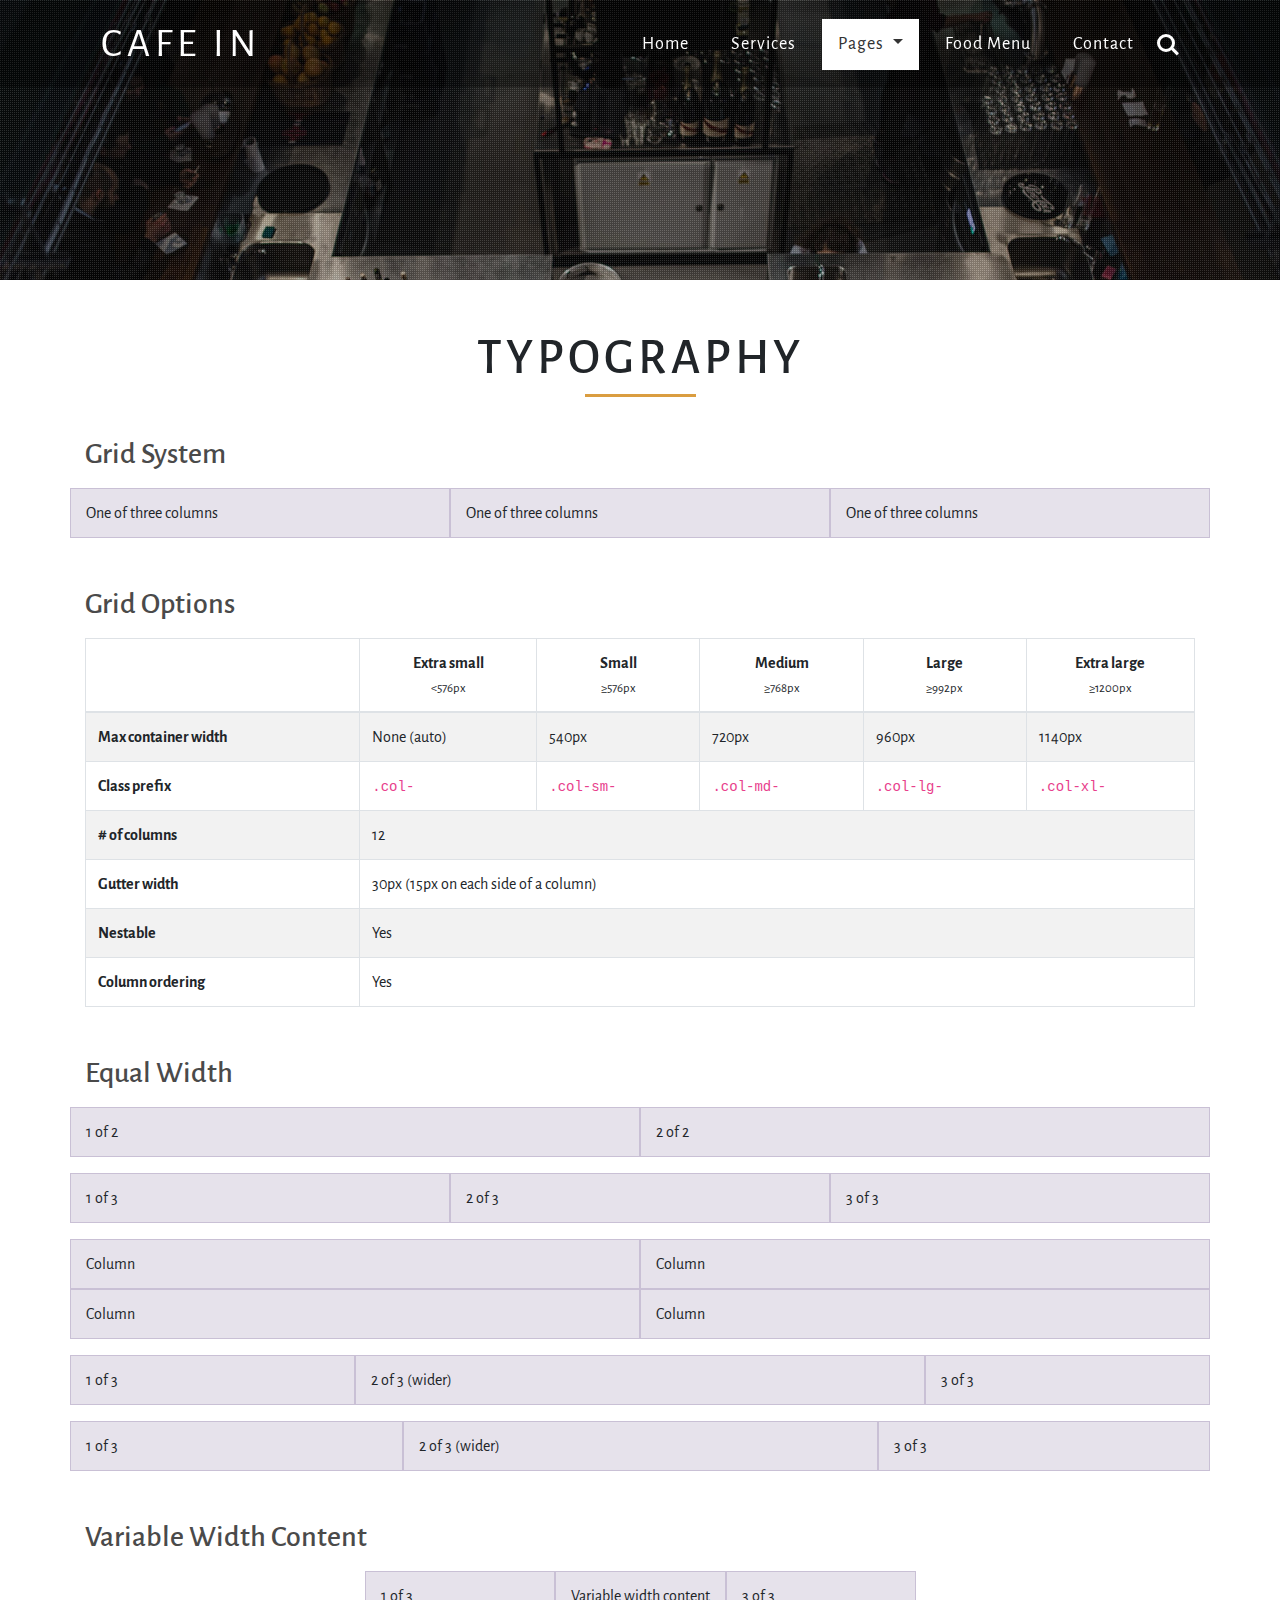
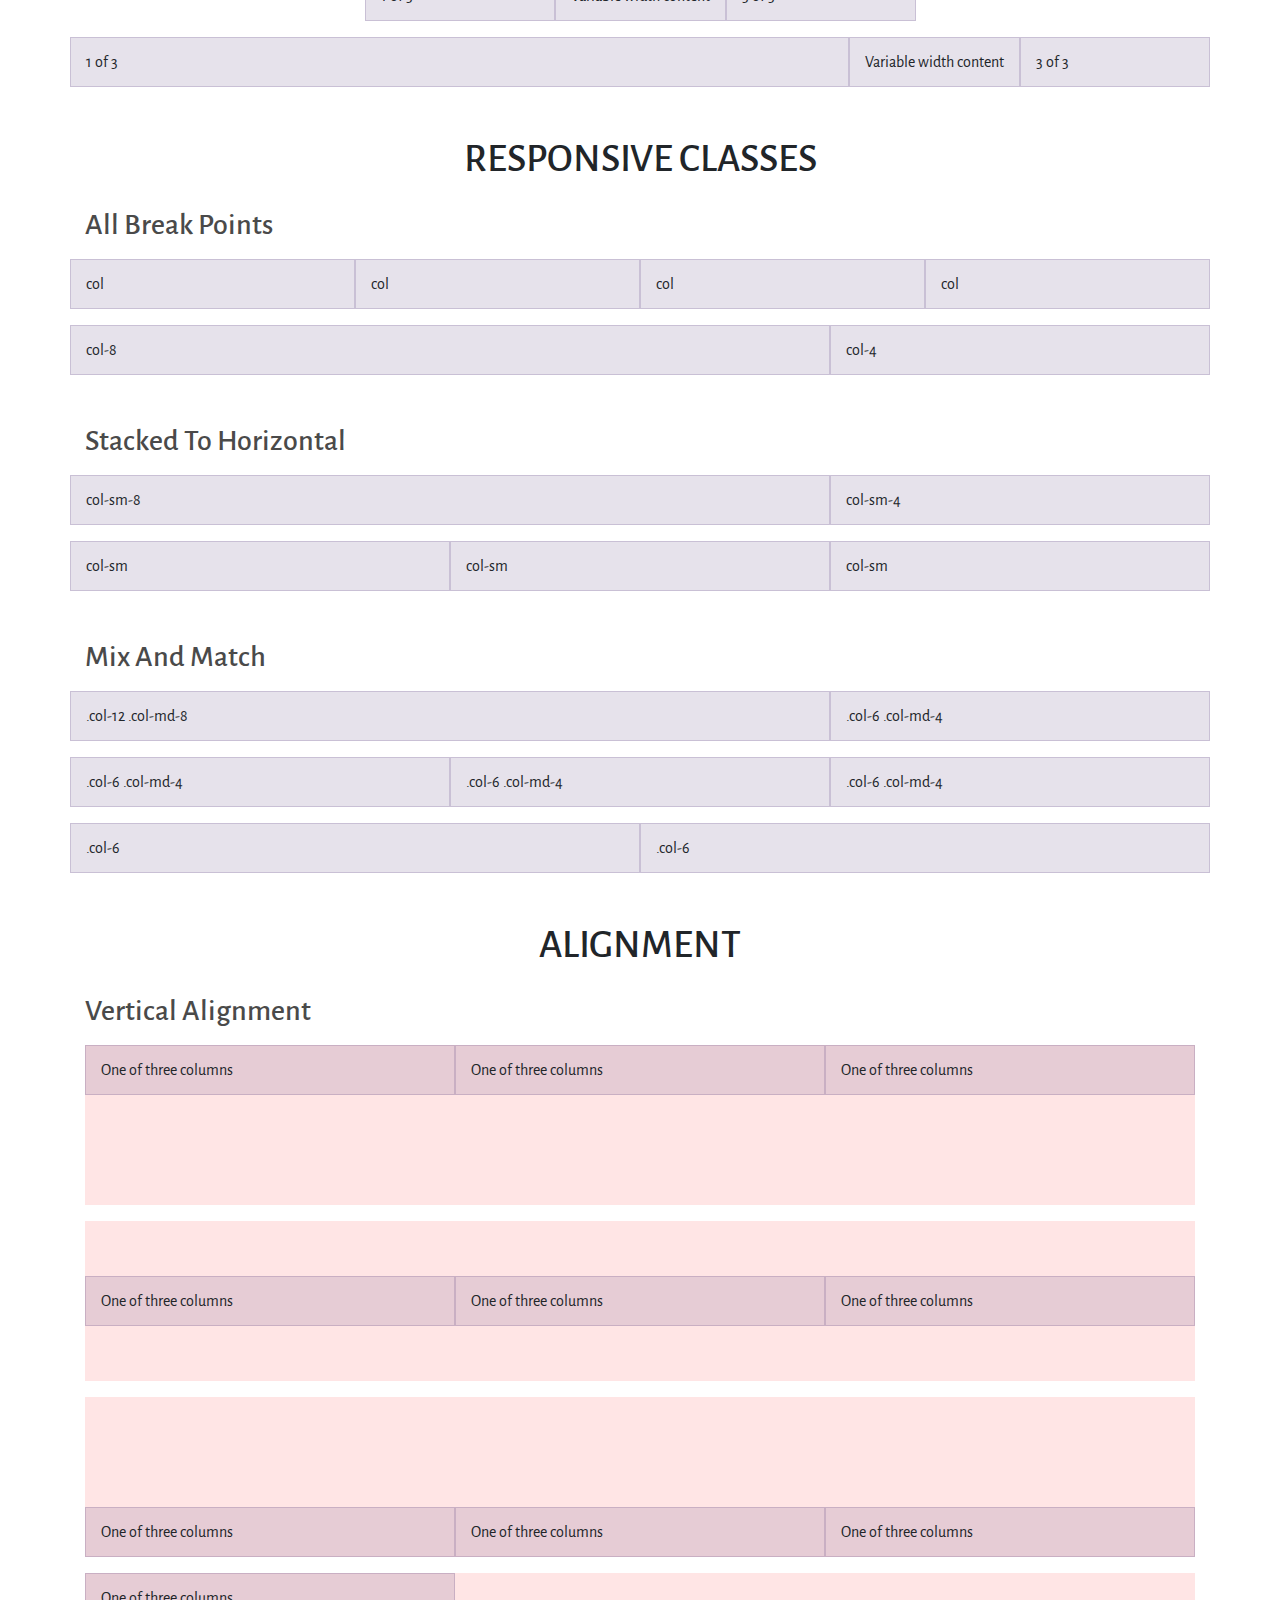
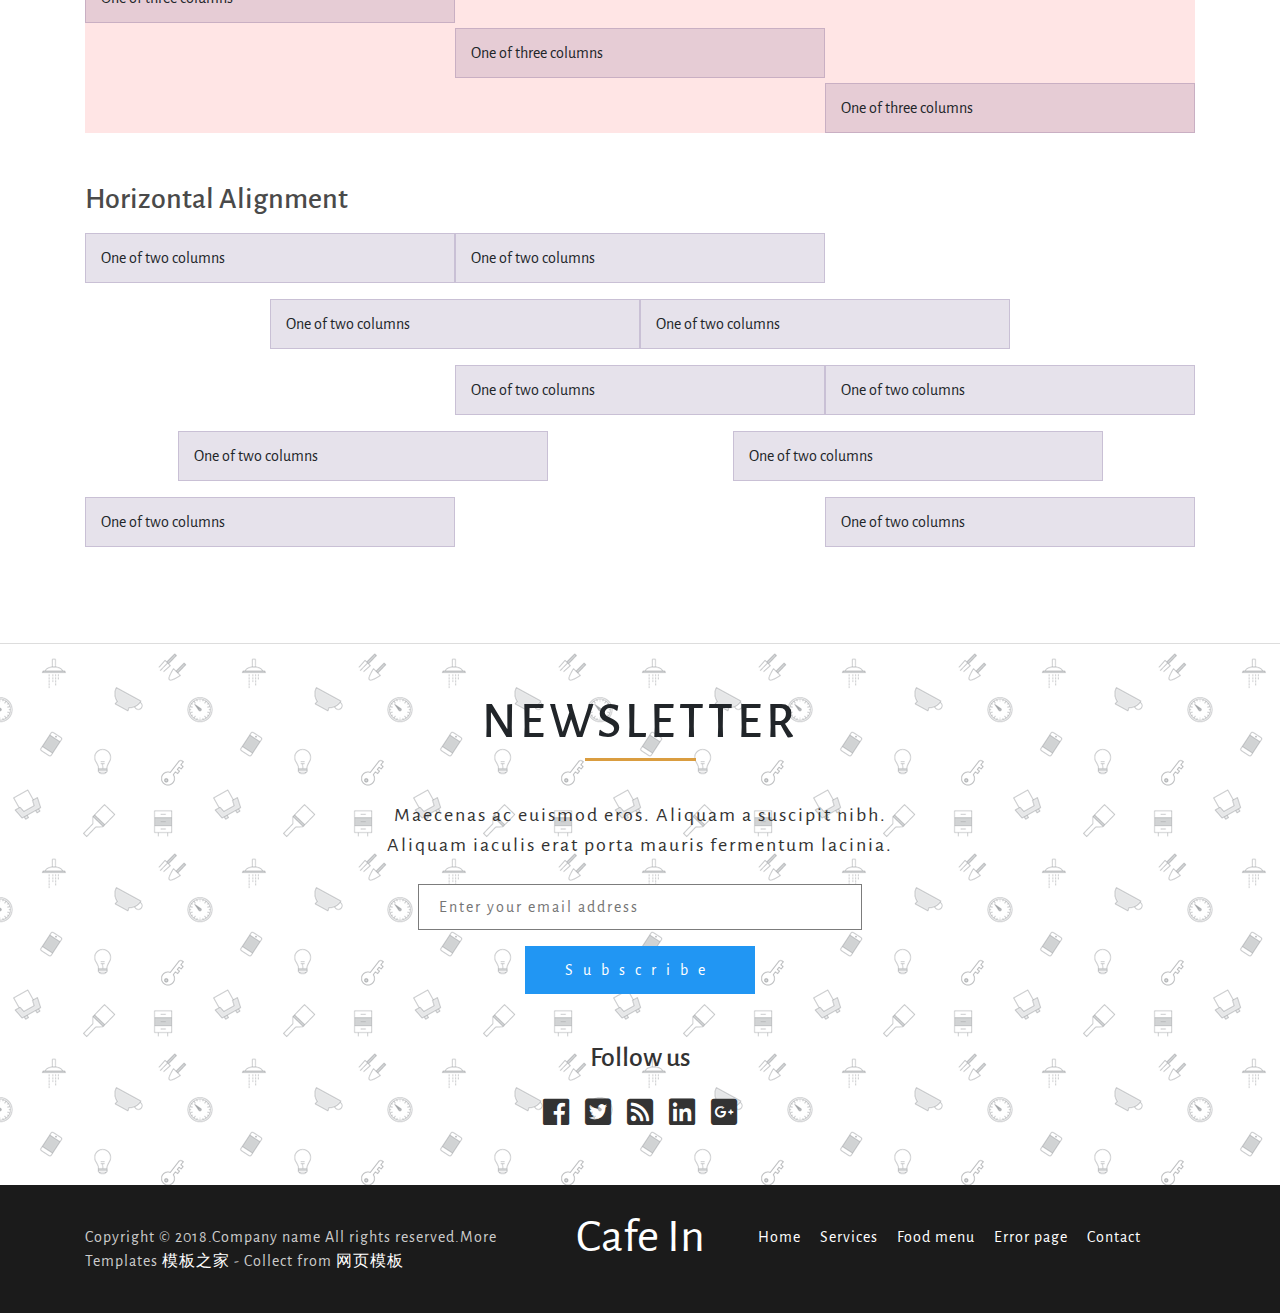
==== order_system/client/typography - 副本.html @ 2851a5c3 "服务端API封装" ====
<!DOCTYPE html>
<html lang="en">
<head>
<title>Typography</title>
	
	<!-- Meta tag Keywords -->
	<meta name="viewport" content="width=device-width, initial-scale=1">
	<meta charset="utf-8">
	<meta name="keywords" content="" />
	<script type="application/x-javascript">
		addEventListener("load", function () {
			setTimeout(hideURLbar, 0);
		}, false);

		function hideURLbar() {
			window.scrollTo(0, 1);
		}
	</script>
	<!--// Meta tag Keywords -->
	
	<!-- css files -->
	<link rel="stylesheet" href="css/bootstrap.css"> <!-- Bootstrap-Core-CSS -->
	<link rel="stylesheet" href="css/style.css" type="text/css" media="all" /> <!-- Style-CSS --> 
	<link rel="stylesheet" href="css/fontawesome-all.css"> <!-- Font-Awesome-Icons-CSS -->
	<!-- //css files -->

	<!-- web-fonts -->
	<link href="http://fonts.googleapis.com/css?family=Alegreya+Sans:100,100i,300,300i,400,400i,500,500i,700,700i,800,800i,900,900i&amp;subset=cyrillic,cyrillic-ext,greek,greek-ext,latin-ext,vietnamese" rel="stylesheet">
	<!-- //web-fonts -->
	
</head>

<body>

<!-- Navigation -->
<header>
	<div class="top-nav">
		<div class="container">
			<nav class="navbar navbar-expand-lg navbar-light">
				<a class="navbar-brand text-uppercase" href="index.html">Cafe In</a>
				<button class="navbar-toggler" type="button" data-toggle="collapse" data-target="#navbarSupportedContent" aria-controls="navbarSupportedContent" aria-expanded="false" aria-label="Toggle navigation">
				<span class="navbar-toggler-icon"></span>
				</button>

				<div class="collapse navbar-collapse justify-content-center pr-md-4" id="navbarSupportedContent">
					<ul class="navbar-nav ml-auto">
						<li class="nav-item">
							<a class="nav-link" href="index.html">Home <span class="sr-only">(current)</span></a>
						</li>
						<li class="nav-item">
							<a class="nav-link" href="services.html">Services</a>
						</li>
						<li class="dropdown nav-item">
							<a href="#" class="dropdown-toggle nav-link active" data-toggle="dropdown">Pages
								<b class="caret"></b>
							</a>
							<ul class="dropdown-menu agile_short_dropdown">
								<li>
									<a href="error.html">Error Page</a>
								</li>
								<li>
									<a href="typography.html">Typography</a>
								</li>
							</ul>
						</li>

						<li class="nav-item">
							<a class="nav-link" href="gallery.html">Food Menu</a>
						</li>
						<li class="nav-item">
							<a class="nav-link" href="contact.html">Contact</a>
						</li>
						
						<!-- search --->
						<div class="search-bar-agileits">
							<div class="cd-main-header">
								<ul class="cd-header-buttons">
									<li><a class="cd-search-trigger" href="#cd-search"> <span></span></a></li>
								</ul>
								<!-- cd-header-buttons -->
							</div>
							<div id="cd-search" class="cd-search">
								<form action="#" method="post">
									<input name="Search" type="search" placeholder="Click enter after typing...">
								</form>
							</div>
						</div>
						<!-- search --->
						
					</ul>
				</div>
			</nav>
		</div>
	</div>
</header>
<!-- //Navigation -->

<!-- inner page banner -->
<section class="inner_banner">
	<div class="dot1">
	</div>
</section>
<!-- inner page banner -->

<!-- typography -->
<section class="typo py-5">
	<div class="container">
		<h1 class="heading text-center text-uppercase mb-5"> Typography </h1>
		<div class="typo-grids">
		
			<!-- grid system -->
			<div class="typo-grid1 mb-5">
				<div class="bd-example-row">
					<h2 class="text-capitalize mb-3">grid system</h2>
					<div class="row">
						<div class="col-sm">
						One of three columns
						</div>
						<div class="col-sm">
						One of three columns
						</div>
						<div class="col-sm">
						One of three columns
						</div>
					</div>
				</div>
			</div>
			<!-- //grid system -->
			
			<!-- grid options -->
			<div class="typo-grid1 table-scroll mb-5">
				<h4 class="text-capitalize mb-3">grid Options</h4>
				<table class="table table-bordered table-striped">
					  <thead>
						<tr>
						  <th></th>
						  <th class="text-center">
							Extra small<br>
							<small>&lt;576px</small>
						  </th>
						  <th class="text-center">
							Small<br>
							<small>≥576px</small>
						  </th>
						  <th class="text-center">
							Medium<br>
							<small>≥768px</small>
						  </th>
						  <th class="text-center">
							Large<br>
							<small>≥992px</small>
						  </th>
						  <th class="text-center">
							Extra large<br>
							<small>≥1200px</small>
						  </th>
						</tr>
					  </thead>
					  <tbody>
						<tr>
						  <th class="text-nowrap" scope="row">Max container width</th>
						  <td>None (auto)</td>
						  <td>540px</td>
						  <td>720px</td>
						  <td>960px</td>
						  <td>1140px</td>
						</tr>
						<tr>
						  <th class="text-nowrap" scope="row">Class prefix</th>
						  <td><code>.col-</code></td>
						  <td><code>.col-sm-</code></td>
						  <td><code>.col-md-</code></td>
						  <td><code>.col-lg-</code></td>
						  <td><code>.col-xl-</code></td>
						</tr>
						<tr>
						  <th class="text-nowrap" scope="row"># of columns</th>
						  <td colspan="5">12</td>
						</tr>
						<tr>
						  <th class="text-nowrap" scope="row">Gutter width</th>
						  <td colspan="5">30px (15px on each side of a column)</td>
						</tr>
						<tr>
						  <th class="text-nowrap" scope="row">Nestable</th>
						  <td colspan="5">Yes</td>
						</tr>
						<tr>
						  <th class="text-nowrap" scope="row">Column ordering</th>
						  <td colspan="5">Yes</td>
						</tr>
					  </tbody>
				</table>
			</div>
			<!-- grid options -->
			
			<!-- equal width -->
			<div class="typo-grid1 mb-5">
				<div class="bd-example-row">
					<h4 class="text-capitalize mb-3">Equal width</h4>
				  <div class="row">
					<div class="col">
					  1 of 2
					</div>
					<div class="col">
					  2 of 2
					</div>
				  </div>
				  <div class="row">
					<div class="col">
					  1 of 3
					</div>
					<div class="col">
					  2 of 3
					</div>
					<div class="col">
					  3 of 3
					</div>
				  </div>
				   <div class="row mt-3">
					<div class="col">Column</div>
					<div class="col">Column</div>
					<div class="w-100"></div>
					<div class="col">Column</div>
					<div class="col">Column</div>
				  </div>
				  <div class="row mt-3">
					<div class="col">
					  1 of 3
					</div>
					<div class="col-6">
					  2 of 3 (wider)
					</div>
					<div class="col">
					  3 of 3
					</div>
				  </div>
				  <div class="row">
					<div class="col">
					  1 of 3
					</div>
					<div class="col-5">
					  2 of 3 (wider)
					</div>
					<div class="col">
					  3 of 3
					</div>
				  </div>
				</div>
			</div>
			<!-- //equal width -->
			
			<!-- Variable width content-->
			<div class="typo-grid1 mb-5">
				<div class="bd-example-row">
					<h4 class="text-capitalize mb-3">Variable width content</h4>
					<div class="row justify-content-md-center">
						<div class="col col-lg-2">
						  1 of 3
						</div>
						<div class="col-md-auto">
						  Variable width content
						</div>
						<div class="col col-lg-2">
						  3 of 3
						</div>
					  </div>
					  <div class="row">
						<div class="col">
						  1 of 3
						</div>
						<div class="col-md-auto">
						  Variable width content
						</div>
						<div class="col col-lg-2">
						  3 of 3
						</div>
					  </div>
				</div>
			</div>
			<!-- //Variable width content-->
			
			<h3 class="text-center headingtop text-uppercase mb-4">Responsive classes</h3>
			
			<!-- All Break Points -->
			<div class="typo-grid1 mb-5">
				<div class="bd-example-row">
					<h4 class="text-capitalize mb-3">All Break Points</h4>
					<div class="row">
					  <div class="col">col</div>
					  <div class="col">col</div>
					  <div class="col">col</div>
					  <div class="col">col</div>
					</div>
					<div class="row">
					  <div class="col-8">col-8</div>
					  <div class="col-4">col-4</div>
					</div>
				</div>
			</div>
			<!-- //All Break Points -->
			
			<!-- Stacked to horizontal -->
			<div class="typo-grid1 mb-5">
				<div class="bd-example-row">
					<h4 class="text-capitalize mb-3">Stacked to horizontal</h4>
					<div class="row">
					  <div class="col-sm-8">col-sm-8</div>
					  <div class="col-sm-4">col-sm-4</div>
					</div>
					<div class="row">
					  <div class="col-sm">col-sm</div>
					  <div class="col-sm">col-sm</div>
					  <div class="col-sm">col-sm</div>
					</div>
				</div>
			</div>
			<!-- //Stacked to horizontal -->
			
			<!-- Mix and Match -->
			<div class="typo-grid1 mb-5">
				<div class="bd-example-row">
					<h4 class="text-capitalize mb-3">Mix and Match</h4>
					<!-- Stack the columns on mobile by making one full-width and the other half-width -->
					<div class="row">
					  <div class="col-12 col-md-8">.col-12 .col-md-8</div>
					  <div class="col-6 col-md-4">.col-6 .col-md-4</div>
					</div>

					<!-- Columns start at 50% wide on mobile and bump up to 33.3% wide on desktop -->
					<div class="row">
					  <div class="col-6 col-md-4">.col-6 .col-md-4</div>
					  <div class="col-6 col-md-4">.col-6 .col-md-4</div>
					  <div class="col-6 col-md-4">.col-6 .col-md-4</div>
					</div>

					<!-- Columns are always 50% wide, on mobile and desktop -->
					<div class="row">
					  <div class="col-6">.col-6</div>
					  <div class="col-6">.col-6</div>
					</div>
				</div>
			</div>
			<!-- //Mix and Match -->
			
			<h3 class="text-center headingtop text-uppercase mb-4">Alignment</h3>
			
			<!-- Vertical Alignment -->
			<div class="typo-grid1 mb-5">
				<div class="bd-example-row bd-example-row-flex-cols">
				<div class="bd-example">
					<h4 class="text-capitalize mb-3"> Vertical Alignment </h4>
					<div class="container">
					  <div class="row align-items-start">
						<div class="col">
						  One of three columns
						</div>
						<div class="col">
						  One of three columns
						</div>
						<div class="col">
						  One of three columns
						</div>
					  </div>
					  <div class="row align-items-center">
						<div class="col">
						  One of three columns
						</div>
						<div class="col">
						  One of three columns
						</div>
						<div class="col">
						  One of three columns
						</div>
					  </div>
					  <div class="row align-items-end">
						<div class="col">
						  One of three columns
						</div>
						<div class="col">
						  One of three columns
						</div>
						<div class="col">
						  One of three columns
						</div>
					  </div>
					  
					  <div class="row">
						<div class="col align-self-start">
						  One of three columns
						</div>
						<div class="col align-self-center">
						  One of three columns
						</div>
						<div class="col align-self-end">
						  One of three columns
						</div>
					  </div>
					  
					</div>
				</div>
				</div>
				
			</div>
			<!-- //Vertical Alignment -->
			
			<!-- Horizontal Alignment -->
			<div class="typo-grid1 mb-5">
				<div class="bd-example-row">
				<div class="bd-example">
					<h4 class="text-capitalize mb-3"> Horizontal Alignment </h4>
					
					<div class="container">
					  <div class="row justify-content-start">
						<div class="col-4">
						  One of two columns
						</div>
						<div class="col-4">
						  One of two columns
						</div>
					  </div>
					  <div class="row justify-content-center">
						<div class="col-4">
						  One of two columns
						</div>
						<div class="col-4">
						  One of two columns
						</div>
					  </div>
					  <div class="row justify-content-end">
						<div class="col-4">
						  One of two columns
						</div>
						<div class="col-4">
						  One of two columns
						</div>
					  </div>
					  <div class="row justify-content-around">
						<div class="col-4">
						  One of two columns
						</div>
						<div class="col-4">
						  One of two columns
						</div>
					  </div>
					  <div class="row justify-content-between">
						<div class="col-4">
						  One of two columns
						</div>
						<div class="col-4">
						  One of two columns
						</div>
					  </div>
					</div>
					
				</div>
				</div>
			</div>
			<!-- //Vertical Alignment -->
			
		</div>
	</div>
</section>
<!-- //typography -->

<!-- Newsletter -->
<section class="newsletter text-center py-5">
	<div class="container">
		<h3 class="heading text-center text-uppercase mb-5"> Newsletter </h3>
		
		<div class="subscribe_inner">
			<p class="mb-4">Maecenas ac euismod eros. Aliquam a suscipit nibh. Aliquam iaculis erat porta mauris fermentum lacinia. </p>
			<form action="#" method="post">
				<input type="email" placeholder="Enter your email address" required="">
				<input type="submit" class="mt-3" value="Subscribe">
			</form>
			<div class="social mt-5">
				<h4>Follow us</h4>
				<ul class="d-flex mt-3 justify-content-center">
					<li class="mx-2"><a href="#"><span class="fab fa-facebook"></span></a></li>
					<li class="mx-2"><a href="#"><span class="fab fa-twitter-square"></span></a></li>
					<li class="mx-2"><a href="#"><span class="fas fa-rss-square"></span></a></li>
					<li class="mx-2"><a href="#"><span class="fab fa-linkedin"></span></a></li>
					<li class="mx-2"><a href="#"><span class="fab fa-google-plus-square"></span></a></li>
				</ul>
			</div>
		</div>
		
	</div>
</section>
<!-- //Newsletter -->

<!-- footer -->	
<footer>
	<div class="container py-3">
		<div class="row">
			<div class="col-lg-5 col-md-12">
				<p class="py-4">Copyright &copy; 2018.Company name All rights reserved.More Templates <a href="http://www.cssmoban.com/" target="_blank" title="模板之家">模板之家</a> - Collect from <a href="http://www.cssmoban.com/" title="网页模板" target="_blank">网页模板</a></p>
			</div>
			<div class="col-lg-2 col-md-12 logo text-center">
				<a href="index.html">Cafe In</a>
			</div>
			<div class="col-lg-5 col-md-12">
				<ul class="py-4">
					<li class="mx-2"><a href="index.html">Home</a></li>
					<li class="mx-2"><a href="services.html">Services</a></li>
					<li class="mx-2"><a href="gallery.html">Food menu</a></li>
					<li class="mx-2"><a href="error.html">Error page</a></li>
					<li class="mx-2"><a href="contact.html">Contact</a></li>
				</ul>
			</div>
		</div>
	</div>
</footer>
<!-- footer -->
		
<!-- js-scripts -->		

	<!-- js -->
	<script type="text/javascript" src="js/jquery-2.1.4.min.js"></script>
	
	<script type="text/javascript" src="js/bootstrap.js"></script> <!-- Necessary-JavaScript-File-For-Bootstrap -->
	<!-- //js -->	
	
	<!-- search-bar -->
	<script src="js/main.js"></script>
	<!-- //search-bar -->
	
	<!-- start-smoth-scrolling -->
	<script src="js/SmoothScroll.min.js"></script>
	<script type="text/javascript" src="js/move-top.js"></script>
	<script type="text/javascript" src="js/easing.js"></script>
	<script type="text/javascript">
		jQuery(document).ready(function($) {
			$(".scroll").click(function(event){		
				event.preventDefault();
				$('html,body').animate({scrollTop:$(this.hash).offset().top},1000);
			});
		});
	</script>
	<!-- here stars scrolling icon -->
	<script type="text/javascript">
		$(document).ready(function() {
			/*
				var defaults = {
				containerID: 'toTop', // fading element id
				containerHoverID: 'toTopHover', // fading element hover id
				scrollSpeed: 1200,
				easingType: 'linear' 
				};
			*/
								
			$().UItoTop({ easingType: 'easeOutQuart' });
								
			});
	</script>
	<!-- //here ends scrolling icon -->
	<!-- start-smoth-scrolling -->

<!-- //js-scripts -->

</body>
</html>
---- order_system/client/css/style.css ----
body{
	padding:0;
	margin:0;
	background:#fff;
	position:relative;
	font-family: 'Alegreya Sans', sans-serif;
}
body a{
    transition:0.5s all;
	-webkit-transition:0.5s all;
	-moz-transition:0.5s all;
	-o-transition:0.5s all;
	-ms-transition:0.5s all;
}
a:hover{
	text-decoration:none;
}
input[type="button"],input[type="submit"],.contact-form input[type="submit"]{
	transition:0.5s all;
	-webkit-transition:0.5s all;
	-moz-transition:0.5s all;
	-o-transition:0.5s all;
	-ms-transition:0.5s all;
}
h1,h2,h3,h4,h5,h6{
	margin:0;	
}	
p{
	margin:0;
}
ul{
	margin:0;
	padding:0;
}
label{
	margin:0;
}
img{
	width:100%;
}
/*--header--*/


/*--/navigation --*/
.navbar-light .navbar-brand {
    color: #fff;
    letter-spacing: 5px;
    font-size: 40px;
}
.navbar-light .navbar-brand:hover, .navbar-light .navbar-brand:focus {
    color: #fff;
}
.navbar-light .navbar-nav .nav-link {
    color: #fff;
}
.navbar-light .navbar-nav .show > .nav-link, .navbar-light .navbar-nav .active > .nav-link, .navbar-light .navbar-nav .nav-link.show, .navbar-light .navbar-nav .nav-link.active {
    color: #333;
    background: #fff;
}
li.nav-item a {
    font-size: 18px;
    letter-spacing: 1px;
    padding: 12px 10px;
    color: #333;
}
li.nav-item {
    margin: 0 5px;
}
.top-nav {
    width: 100%;
    position: fixed;
    z-index: 99;
    background: rgba(0, 0, 0, 0.3);
}
.navbar-light .navbar-nav .nav-link:hover, .navbar-light .navbar-nav .nav-link:focus {
    color: rgba(0, 0, 0, 0.7);
    background: #fff;
}
.navbar-expand-lg .navbar-nav .nav-link {
    padding-right: 1rem;
    padding-left: 1rem;
}
/*--//navigation --*/


/*-- search --*/

/*
.search-bar-agileits {
	position: relative;
} 
*/
.tlinks{text-indent:-9999px;height:0;line-height:0;font-size:0;overflow:hidden;}
.cd-main-header {
	/* Force Hardware Acceleration in WebKit */
	-webkit-transform: translateZ(0);
	-moz-transform: translateZ(0);
	-ms-transform: translateZ(0);
	-o-transform: translateZ(0);
	transform: translateZ(0);
	will-change: transform;
}

.cd-main-header {
	-webkit-transition: -webkit-transform 0.3s;
	-moz-transition: -moz-transform 0.3s;
	transition: transform 0.3s;
}

.cd-main-content.nav-is-visible,
.cd-main-header.nav-is-visible {
	-webkit-transform: translateX(-260px);
	-moz-transform: translateX(-260px);
	-ms-transform: translateX(-260px);
	-o-transform: translateX(-260px);
	transform: translateX(-260px);
}

.nav-on-left .cd-main-content.nav-is-visible,
.nav-on-left .cd-main-header.nav-is-visible {
	-webkit-transform: translateX(260px);
	-moz-transform: translateX(260px);
	-ms-transform: translateX(260px);
	-o-transform: translateX(260px);
	transform: translateX(260px);
}

.cd-header-buttons {
	position: absolute;
	display: inline-block;
	top: 4px;
	right: -35px;
}

.cd-header-buttons li {
	display: inline-block;
}

.cd-search-trigger,
.cd-nav-trigger {
	position: relative;
	display: block;
	width: 44px;
	height: 44px;
	overflow: hidden;
	white-space: nowrap;
	color: transparent;
	z-index: 3;
	background: none;
}

.cd-search-trigger::before,
.cd-search-trigger::after {
	/* search icon */
	content: '';
	position: absolute;
	-webkit-transition: opacity 0.3s;
	-moz-transition: opacity 0.3s;
	transition: opacity 0.3s;
	/* Force Hardware Acceleration in WebKit */
	-webkit-transform: translateZ(0);
	-moz-transform: translateZ(0);
	-ms-transform: translateZ(0);
	-o-transform: translateZ(0);
	transform: translateZ(0);
	-webkit-backface-visibility: hidden;
	backface-visibility: hidden;
}

.cd-search-trigger::before {
	top: 11px;
	left: 11px;
	width: 18px;
	height: 18px;
	-webkit-border-radius: 50%;
	-moz-border-radius: 50%;
	border-radius: 50%;
	border: 3px solid #fff;
}

.cd-search-trigger::after {
	/* handle */
	height: 3px;
	width: 8px;
	background: #fff;
	bottom: 14px;
	right: 11px;
	-webkit-transform: rotate(45deg);
	-moz-transform: rotate(45deg);
	-ms-transform: rotate(45deg);
	-o-transform: rotate(45deg);
	transform: rotate(45deg);
}

.cd-search-trigger span {
	/* container for the X icon */
	position: absolute;
	height: 100%;
	width: 100%;
	top: 0;
	left: 0;
}

.cd-search-trigger span::before,
.cd-search-trigger span::after {
	/* close icon */
	content: '';
	position: absolute;
	display: inline-block;
	height: 3px;
	width: 22px;
	top: 50%;
	margin-top: -2px;
	left: 50%;
	margin-left: -11px;
	background: #fff;
	opacity: 0;
	/* Force Hardware Acceleration in WebKit */
	-webkit-transform: translateZ(0);
	-moz-transform: translateZ(0);
	-ms-transform: translateZ(0);
	-o-transform: translateZ(0);
	transform: translateZ(0);
	-webkit-backface-visibility: hidden;
	backface-visibility: hidden;
	-webkit-transition: opacity 0.3s, -webkit-transform 0.3s;
	-moz-transition: opacity 0.3s, -moz-transform 0.3s;
	transition: opacity 0.3s, transform 0.3s;
}

.cd-search-trigger span::before {
	-webkit-transform: rotate(45deg);
	-moz-transform: rotate(45deg);
	-ms-transform: rotate(45deg);
	-o-transform: rotate(45deg);
	transform: rotate(45deg);
}

.cd-search-trigger span::after {
	-webkit-transform: rotate(-45deg);
	-moz-transform: rotate(-45deg);
	-ms-transform: rotate(-45deg);
	-o-transform: rotate(-45deg);
	transform: rotate(-45deg);
}

.cd-search-trigger.search-is-visible::before,
.cd-search-trigger.search-is-visible::after {
	/* hide search icon */
	-moz-opacity: 0;
	opacity: 0;
}

.cd-search-trigger.search-is-visible span::before,
.cd-search-trigger.search-is-visible span::after {
	/* show close icon */
	-moz-opacity: 1;
	opacity: 1;
}

.cd-search-trigger.search-is-visible span::before {
	-webkit-transform: rotate(135deg);
	-moz-transform: rotate(135deg);
	-ms-transform: rotate(135deg);
	-o-transform: rotate(135deg);
	transform: rotate(135deg);
}

.cd-search-trigger.search-is-visible span::after {
	-webkit-transform: rotate(45deg);
	-moz-transform: rotate(45deg);
	-ms-transform: rotate(45deg);
	-o-transform: rotate(45deg);
	transform: rotate(45deg);
}

.cd-search {
	position: absolute;
	width: 100%;
	top: 5em;
	left: 0;
	z-index: 3;
	opacity: 0;
	visibility: hidden;
	-webkit-transition: opacity .3s 0s, visibility 0s .3s;
	-moz-transition: opacity .3s 0s, visibility 0s .3s;
	transition: opacity .3s 0s, visibility 0s .3s;
}

.cd-search input {
	border-radius: 0;
	border: none;
	background: rgba(0, 0, 0, 0.75);
    border-bottom: 1px solid #fff;
	width: 100%;
	padding: 0 5%;
	-webkit-appearance: none;
	-moz-appearance: none;
	-ms-appearance: none;
	-o-appearance: none;
	appearance: none;
	font-size: 1em;
	padding: 1em 2em;
	color: #fff;
	letter-spacing: 3px;
}

.cd-search input::-webkit-input-placeholder {
	color: #fff;
}

.cd-search input::-moz-placeholder {
	color: #fff;
}

.cd-search input:-moz-placeholder {
	color: #fff;
}

.cd-search input:-ms-input-placeholder {
	color: #fff;
}

.cd-search input:focus {
	outline: none;
}

.cd-search.is-visible {
	-moz-opacity: 1;
	opacity: 1;
	visibility: visible;
	-webkit-transition: opacity .3s 0s, visibility 0s 0s;
	-moz-transition: opacity .3s 0s, visibility 0s 0s;
	transition: opacity .3s 0s, visibility 0s 0s;
}


/*-- //search --*/


/*--banner-slider--*/

#slider2,
#slider3 {
	box-shadow: none;
	-moz-box-shadow: none;
	-webkit-box-shadow: none;
	margin: 0 auto;
}

.rslides_tabs li:first-child {
	margin-left: 0;
}

.rslides_tabs .rslides_here a {
	background: rgba(255, 255, 255, .1);
	color: #fff;
	font-weight: bold;
}

.events {
	list-style: none;
}

.callbacks_container {
	position: relative;
	float: left;
	width: 100%;
}

.callbacks {
	position: relative;
	list-style: none;
	overflow: hidden;
	width: 100%;
	padding: 0;
	margin: 0;
}

.callbacks li {
	position: absolute;
	width: 100%;
}

.callbacks img {
	position: relative;
	z-index: 1;
	height: auto;
	border: 0;
}

.callbacks .caption {
	display: block;
	position: absolute;
	z-index: 2;
	font-size: 20px;
	text-shadow: none;
	color: #fff;
	left: 0;
	right: 0;
	padding: 10px 20px;
	margin: 0;
	max-width: none;
	top: 10%;
	text-align: center;
}

.callbacks_nav {
	position: absolute;
	-webkit-tap-highlight-color: rgba(0, 0, 0, 0);
	bottom: 45%;
	left: 0;
	z-index: 3;
	text-indent: -9999px;
	overflow: hidden;
	text-decoration: none;
	width: 32px;
	height: 32px;
}

.callbacks_nav:hover {
	opacity: 0.5;
}

.callbacks_nav.next {
	left: auto;
	left: 51%;
}

.callbacks_nav.prev {
	background: transparent url(../images/left11.png) no-repeat;
	left: 6%;
}

.callbacks_nav.next {
	background: transparent url(../images/right11.png) no-repeat;
	left: 92%;
}

#slider3-pager a {
	display: inline-block;
}

#slider3-pager span {
	float: left;
}

#slider3-pager span {
	width: 100px;
	height: 15px;
	background: #fff;
	display: inline-block;
	border-radius: 30em;
	opacity: 0.6;
}

#slider3-pager .rslides_here a {
	background: #FFF;
	border-radius: 30em;
	opacity: 1;
}

#slider3-pager a {
	padding: 0;
}

#slider3-pager li {
	display: inline-block;
}

.rslides {
	position: relative;
	list-style: none;
	overflow: hidden;
	width: 100%;
	padding: 0;
}

.rslides li {
	-webkit-backface-visibility: hidden;
	position: absolute;
	display: none;
	width: 100%;
	left: 0;
	top: 0;
}

.rslides li {
	position: relative;
	display: block;
	float: left;
}

.rslides img {
	height: auto;
	border: 0;
}

.callbacks_tabs {
	list-style: none;
	position: absolute;
	bottom: 21%;
	left: 68.5%;
	padding: 0;
	margin: 0;
	z-index: 990;
	display: block;
	text-align: center;
}

.slider-top span {
	font-weight: 600;
}

.callbacks_tabs li {
	display: inline-block;
	margin: 0 5px;
}

.animated {
	z-index: 99;
}


/*----*/

.callbacks_tabs a {
	visibility: hidden;
}

.callbacks_tabs a:after {
	content: "\f111";
	font-size: 0;
	font-family: FontAwesome;
	visibility: visible;
	display: block;
	height: 14px;
	width: 14px;
	display: inline-block;
	background: #fff;
	border-radius: 50%;
	-webkit-border-radius: 50%;
	-o-border-radius: 50%;
	-moz-border-radius: 50%;
	-ms-border-radius: 50%;
	box-shadow: 2px 2px 5px #000000;
	-webkit-box-shadow: 2px 2px 5px #000000;
	-o-box-shadow: 2px 2px 5px #000000;
	-moz-box-shadow: 2px 2px 5px #000000;
	-ms-box-shadow: 2px 2px 5px #000000;
}

.callbacks_here a:after {
	background: #93c83f;
}


/*----*/

.slider_banner_info_w3ls {
	padding-top: 23%;
}

.slider_banner_info_w3ls h4,.slider_banner_info_w3ls h1,.slider_banner_info_w3ls h2 {
	font-size: 11em;
	line-height: 1.5em;
	text-align: center;
	color: #fff;
	font-weight: 100;
	letter-spacing: 10px;
    text-shadow: 0 1px 2px rgba(0, 0, 0, 0.37);
}
.slider_banner_info_w3ls a:hover {
	background: #fff;
	color: #333;
}
.dot {
    position: absolute;
    top: 0;
    left: 0;
    width: 100%;
    height: 100%;
    background: url(../images/dott.png)repeat 0px 0px;
    background-size: 2px;
    -webkit-background-size: 2px;
    -moz-background-size: 2px;
    -o-background-size: 2px;
    -ms-background-size: 2px;
}

img.img-responsive {
	width: 100%;
}

.slider-img1 {
	background: url(../images/4.jpg) no-repeat 0px 0px;
}

.slider-img2 {
	background: url(../images/5.jpg) no-repeat 0px 0px;
}

.slider-img3 {
	background: url(../images/2.jpg) no-repeat 0px 0px;
}

.slider-img1,
.slider-img2,
.slider-img3 {
	background-size: cover;
	-webkit-background-size: cover;
	-o-background-size: cover;
	-moz-background-size: cover;
	-ms-background-size: cover;
	min-height: 770px;
}
.banner{
	background: url(../images/bann2.jpg) no-repeat 0px 0px;
	background-size: cover;
	-webkit-background-size: cover;
	-o-background-size: cover;
	-moz-background-size: cover;
	-ms-background-size: cover;
	min-height: 300px;
}

/*-- //Slider --*/

/*-- About --*/
.about p.aboutpara {
    font-size: 17px;
    letter-spacing: 1px;
    color: #777;
    width: 80%;
    line-height: 28px;
    margin: 0 auto;
}
.about_grids h3 {
    font-size: 22px;
    letter-spacing: 0px;
    color: #272727;
}
.about_grids p {
    font-size: 16px;
    letter-spacing: 1px;
    color: #777;
}
.about_grids a {
    font-size: 17px;
    letter-spacing: 2px;
    color: #2196F3;
    text-decoration: underline;
}

/*-- //About --*/

/*-- About bottom --*/

.aboutright p {
    font-size: 17px;
    letter-spacing: 1px;
    color: #777;
    width: 80%;
    line-height: 28px;
}
.aboutleft {
    padding: 0;
}
.aboutright h3 {
    font-size: 30px;
    color: #333;
}
.aboutright iframe {
    width: 500px;
    min-height: 280px;
    border: 6px solid #ddd;
}
/*-- //About bottom --*/

/*-- stats --*/

.stats_left p {
	font-size: 3em;
    font-weight: 400;
    letter-spacing: 1px;
    color: #bee1fc;
	line-height: 2em;
}

.stats_left h4 {
	font-size: 1.1em;
	color: #999;
	margin: 0;
	letter-spacing: 2px;
}

.stats_left i {
	font-size: 3em;
	color: #eee;
	margin: 0;
}

.stats_bottom_grid_left img {
	margin: 0 auto;
}

.stats_left.counter_grid {
	background: #1b1b1b;
}

.stats_left.counter_grid1 {
	background: #1b1b1b;
}

.stats_left.counter_grid2 {
	background: #1b1b1b;
}

.stats_left.counter_grid3 {
	background: #1b1b1b;
}

.stats_left {
	text-align: center;
    padding: 0;
	border: 1px solid #333;
	border-top: none;
	border-bottom: none;
}

.stats_left:nth-child(3) {
	border-right: 0px;
}

.stats_left:nth-child(2) {
	border-left: 0px;
	border-right: 0px;
}

/*-- //stats --*/

/*-- team --*/

.team-grids img {
	margin: 0 auto;
	width: inherit;
	width: 100%;
}

.team-grids {
	position: relative;
	overflow: hidden;
}

.team-grids h4 {
    font-size: 1.1em;
    font-weight: 600;
    color: #fff;
    letter-spacing: 1px;
}
.team-grids h6{
    font-size: 1em;
    color: #03cce6;
    letter-spacing: 2px;
}
.social-icons-section a {
    color: #ccc;
}
.social-icons-section a:hover {
    color: #fff;
}
.team-info {
    position: absolute;
    bottom: -227px;
    margin: 0;
    left: 15px;
    background: rgba(0, 0, 0, 0.8);
    border-top: 3px solid #fff;
    padding: 1em;
    -webkit-transition: .5s all;
    transition: .5s all;
    -moz-transition: .5s all;
    width: 90%;
    text-align: center;
}

.team-grids:hover div.team-info {
	bottom: 0px;
}

.team-grids:hover {
	border-color: #76daff;
}
.social-icons-section,.team-grids h6 {
    margin-top: 0.5em;
}
.caption {
	padding: 0px;
}
.team-info .social-icons-section a {
	margin: 0em .5em;
}

.team-grids img {
    width: 100%;
}

/*-- //team --*/
/*-- /team responsive --*/
@media(max-width:1080px){
    .team-grids h4 {
        font-size: 1em;
    }
    .team-info {
		width: 88%;
	}
}
@media(max-width:991px){
    .team-grids h4 {
        font-size:0.9em;
    }
    .team-info {
        width: 84%;
    }
}
@media(max-width:767px){

    .team-grids {
        margin: 1em 0;
    }
    .team-info {
        width: 89%;
    }
}
/*-- //team responsive --*/

/*-- How we work --*/
.grid1 p {
    font-size: 16px;
    letter-spacing: 1px;
    color: #636363;
    line-height: 28px;
}
.grid1 img {
    width: 40%;
}
.grid1 h3 {
    color: #2196F3;
    font-size: 25px;
    letter-spacing: 0px;
}
/*-- how we work --*/

/* gallery --*/
.hide-bullets {
    list-style: none;
    margin-top: 20px;
}

.carousel-inner>.item>img,
.carousel-inner>.item>a>img {
    width: 100%;
}

.carousel-control span {
    margin-top: 13em;
}

/* //gallery --*/

/*-- footer --*/
h1.heading,h2.heading,h3.heading {
    font-size: 50px;
    letter-spacing: 4px;
	position: relative;
}
h1.heading:before,h2.heading:before,h3.heading:before {
    content: '';
    background: #da9d40;
    height: 3px;
    width: 10%;
    bottom: -15%;
    left: 45%;
    position: absolute;
}
.newsletter {
	border-top: 1px solid #ddd;
    background-size: cover;
    background: url(../images/doodles.png) repeat 0px 0px;
}
.newsletter input[type="email"] {
    font-size: 16px;
    padding: 10px 20px;
    letter-spacing: 2px;
    width: 100%;
	outline: none;
    border: 1px solid #7c7c7c;
	display: block;
    box-sizing: border-box;
}
.newsletter input[type="submit"] {
    font-size: 16px;
    padding: 12px 40px;
    color: #fff;
    border: none;
	outline: none;
    letter-spacing: 10px;
    background: #2196F3;
    box-sizing: border-box;
    cursor: pointer;
}
.newsletter input[type="submit"]:hover {
    background: #1b1b1b;
}
.newsletter form {
    width: 80%;
    margin: 0 auto;
}
.subscribe_inner {
    width: 50%;
    margin: 0 auto;
}
.newsletter p{
    font-size: 20px;
    letter-spacing: 2px;
    color: #333;
}

.newsletter ul li a {
    font-size: 30px;
    display: block;
    color: #333;
}
.newsletter  ul {
    list-style-type: none;
}
.subscribe_inner h4 {
    color: #333;
    font-size: 28px;
}
footer {
    background: #1b1b1b;
}
footer p, footer li a {
    font-size: 16px;
    letter-spacing: 1px;
    color: #ccc;
}
footer p a, footer li a{
    color: #fff;
}
footer li a:hover{
    color: #2196F3;
}
footer .logo a {
    font-size: 3em;
    color: #fff;
}
footer li {
    display: inline-block;
}
/*-- footer --*/


/*-- typography --*/
.bd-example-row .row>.col, .bd-example-row .row>[class^=col-] {
    padding-top: .75rem;
    padding-bottom: .75rem;
    background-color: rgba(86,61,124,.15);
    border: 1px solid rgba(86,61,124,.2);
}
.typo-grid1 h2,.typo-grid1 h4 {
    font-size: 30px;
    color: #4a4a4a;
}
.bd-example-row-flex-cols .row {
    min-height: 10rem;
    background-color: rgba(255,0,0,.1);
}
.bd-example-row .row+.row {
    margin-top: 1rem;
}
h3.headingtop {
    font-size: 40px;
}
/*-- typography --*/

/*-- inner pages banner --*/

section.inner_banner {
    background: url(../images/2.jpg) no-repeat 0px 0px;
    background-size: cover;
    min-height: 280px;
}

.dot1 {
    width: 100%;
    min-height: 280px;
    background: url(../images/dott.png)repeat 0px 0px;
    background-size: 2px;
    -webkit-background-size: 2px;
    -moz-background-size: 2px;
    -o-background-size: 2px;
    -ms-background-size: 2px;
}
/*-- inner pages banner --*/

/*-- food Slider --*/

.slidering h5 {
	font-size: 1.2em;
	color: #333;
}

.thumbnail {
	display: block;
	padding: 4px;
	margin-bottom: 0;
    line-height: 1.42857143;
    background-color: #fff;
    border: 1px solid #ddd;
    border-radius: 4px;
    -webkit-transition: border .2s ease-in-out;
    -o-transition: border .2s ease-in-out;
    transition: border .2s ease-in-out;
}

/* The colour of the indicators */

.tabs-grids img {
	width: 69%;
	margin: 2em 0;
}

.text-info h4 {
	font-size: 2em;
	font-weight: bold;
	color: #222;
	margin-bottom: 0.3em;
	letter-spacing: 1px;
}

.carousel-control-next-icon {
    background-image: none;
    color: #333;
}
.carousel-control-prev:hover, .carousel-control-prev:focus, .carousel-control-next:hover, .carousel-control-next:focus {
    color: #999;
}
.carousel-control-prev {
    right: 4%;
    top: -20%;
    left: auto;
    height: 40px;
    width: 40px;
    background: none;
    border: 2px solid #000;
    color: #000;
    box-shadow: none;
    background-image: none !important;
    opacity: 0.9;
    line-height: 34px;
}
.carousel-control-next {
    right: 0;
    top: -20%;
    height: 40px;
    width: 40px;
    background: none;
    border: 2px solid #000;
    color: #000;
    box-shadow: none;
    background-image: none !important;
    opacity: 0.9;
    line-height: 34px;
}
/*-- //food Slider --*/


/*-- Contact --*/
.map iframe {
    border: none;
    width: 100%;
    height: 450px;
}
.map {
    position: relative;
    margin-bottom: 13em;
}
.w3ls-contact h3 {
    color: #eee;
}
.w3ls-contact p {
    margin: 0;
    font-size: 15px;
    color: #999;
    letter-spacing: 1px;
}
.main_grid_contact {
    display: flex;
    width: 70%;
    position: absolute;
    bottom: -50%;
    left: 15%;
	-webkit-box-shadow: -5px 6px 25px -12px rgba(0,0,0,0.75);
	-moz-box-shadow: -5px 6px 25px -12px rgba(0,0,0,0.75);
	box-shadow: -5px 6px 25px -12px rgba(0,0,0,0.75);
}
.form {
    flex-basis: 70%;
    -webkit-flex-basis: 70%;
    padding: 3em 5em;
    background: #fff;
}
.w3ls-contact {
    flex-basis: 30%;
    -webkit-flex-basis: 30%;
    padding: 3em 2em;
    background: #333;
}
.input-group input[type="text"], .input-group input[type="email"] {
    font-size: 15px;
    letter-spacing: 1px;
	text-transform: capitalize;
    padding: 10px;
    margin: 10px 0;
    width: 49%;
	color: #666;
    box-sizing: border-box;
    outline: none;
    border: 1px solid #999;
    background: transparent;
}
.input-group input.margin2 {
    margin-right: 2%;
}
.input-group1 input[type="submit"] {
    font-size: 15px;
    font-weight: 600;
    text-transform: uppercase;
    letter-spacing: 2px;
    outline: none;
    box-sizing: border-box;
	cursor: pointer;
    color: #eee;
    background: #333;
    padding: 10px;
    border: none;
    width: 25%;
    margin: 10px 0 0 auto;
	transition: all 0.5s ease-in;
}
.input-group1 input[type="submit"]:hover {
    background: #2196F3;
	transition: all 0.5s ease-in;
}
textarea {
    font-size: 15px;
    resize: none;
	text-transform: capitalize;
    padding: 10px;
    letter-spacing: 1px;
    width: 100%;
	margin: 10px 0;
    box-sizing: border-box;
    outline: none;	
    color: #666;
	border: 1px solid #999;
	background: transparent;
}
/*--social_media_icons_style--*/
.w3_agileits_social_media ul li {
	margin: 0 5px;
    list-style: none;
    display: inline-block;
}
.w3_agileits_social_media ul li a {
    display: block;
    color: #eee;
	font-size:12px;
    text-decoration: none;
    width: 32px;
    height: 32px;
    line-height: 35px;
    background: transparent;
    box-shadow: 1px 1px 4px #fbfcff;
}
.w3ls-contact address p span.fas {
    width: 25px;
    color: #fff;
    margin-left: 0px;
    display: inline-block;
}
.w3ls-contact address p span {
    display: block;
    margin-left: 30px;
}
.w3ls-contact address p, .w3ls-contact address p a{
    color: #bbb;
    font-size: 17px;
    letter-spacing: 1px;
}
.w3ls-contact address p a:hover{
    color: #fff;
}
.w3ls-contact address {
    margin-bottom: 2rem;
    margin-top: 2rem;
}
/*-- //Contact --*/

/*-- error --*/
.error_content {
    background: #2196F3;
}
.content_left {
    background: #fff;
}
.content_left p {
    color: #555;
    letter-spacing: 1px;
    font-size: 17px;
}
.content_left h1 {
    font-size: 100px;
}
.content_left a {
    padding: 12px 20px;
    letter-spacing: 1px;
    color: #fff;
    background: #333;
    font-size: 17px;
}
.content_right h3 {
    color: #fff;
    font-size: 30px;
}
.content_right p {
    color: #fff;
    letter-spacing: 1px;
    font-size: 17px;
}
.content_right span.fas.fa-search {
    font-size: 100px;
    color: #fff;
}
.b-search {
    position: relative;
    width: 70%;
    margin: 0 auto;
}
.b-search input[type="text"] {
    width: 100%;
    outline: none;
    padding: 12px 20px;
    font-size: 16px;
    letter-spacing: 1px;
    color: #333;
    border: none;
    box-sizing: border-box;
}
.b-search input[type="submit"] {
    background: url(../images/search-icon.png) no-repeat 14px 14px #333;
    border: none;
    height: 48px;
    width: 50px;
    display: inline-block;
    position: absolute;
    outline: none;
    cursor: pointer;
    top: 0px;
    right: 0px;
}

/*-- //error --*/

/*-- Testimonials --*/
.w3-agile-test-monials {
    background: #1b1b1b;
}
.test-review h5 {
    color: #fff;
    letter-spacing: 2px;
    font-size: 25px;
    line-height: 1.8em;
    text-transform: capitalize;
}
.client-review-head h3.heading{
    color: #fff;
}
.test-monials h5{
    font-size: 2em;
    color: #ee4f4f;
    text-transform: none;
    margin-top: 0.7em;
	
}
.test-review p {
    font-size: 17px;
    font-weight: 300;
    line-height: 32px;
    margin: 0em auto;
    color: #dedede;
    width: 85%;
    letter-spacing: 1px;
}
i.fa.fa-quote-right, i.fa.fa-quote-left {
    margin: 0 1em;
}
p.date {
    font-size: 15px;
    color: #dedede;
    letter-spacing: 1px;
    margin: 0;
	text-align:center;
    line-height: 24px;
    width: 100%;
}
.test-review img{
	 border-radius: 50%;
	-webkit-border-radius: 50%;
	-moz-border-radius: 50%;
	-ms-border-radius: 50%;
	    box-shadow:0 10px 20px rgba(0, 0, 0, 0.41);
    -webkit-box-shadow:0 10px 20px rgba(0, 0, 0, 0.41);
    -moz-box-shadow:0 10px 20px rgba(0, 0, 0, 0.41);
    -o-box-shadow:0 10px 20px rgba(0, 0, 0, 0.41);
    -ms-box-shadow:0 10px 20px rgba(0, 0, 0, 0.41);
}
.test-review p img {
    margin: 0 10px!important;
	box-shadow:none;
}
.test-review img {
    margin: 0 auto;
}
.test-monials {
    text-align: center;
}
.testimonials span {
    color: #fff;
    font-size: 18px;
    margin: 0 15px;
}
/*-- //Testimonials --*/

/*-- modal --*/
.modal-body {
    font-size: 16px;
    line-height: 28px;
    color: #444;
}
.modal-title {
    font-size: 30px;
    font-weight: 700;
    color: #333;
}
/*-- //modal --*/


/*-- to-top --*/
#toTop {
	display: none;
	text-decoration: none;
	position: fixed;
	bottom: 20px;
	right: 2%;
	overflow: hidden;
	z-index: 999; 
	width: 40px;
	height: 40px;
	border: none;
	text-indent: 100%;
	background: url(../images/arr.png) no-repeat 0px 0px;
}
#toTopHover {
	width: 40px;
	height: 40px;
	display: block;
	overflow: hidden;
	float: right;
	opacity: 0;
	-moz-opacity: 0;
	filter: alpha(opacity=0);
}
/*-- //to-top --*/


/*-- Responsive Design --*/

@media(max-width: 1440px){
	.aboutright p {
		width: 90%;
	}
}
@media(max-width: 1366px){
	.slider-img1, .slider-img2, .slider-img3 {
		min-height: 700px;
	}
}
@media(max-width: 1280px){
	.slider-img1, .slider-img2, .slider-img3 {
		min-height: 650px;
	}
	.slider_banner_info_w3ls h4, .slider_banner_info_w3ls h1, .slider_banner_info_w3ls h2 {
		font-size: 10em;
		letter-spacing: 8px;
	}
	.slider_banner_info_w3ls {
		padding-top: 20%;
	}
	.aboutright p {
		width: 100%;
	}
	.aboutright iframe {
		width: 400px;
		min-height: 180px;
	}
	.main_grid_contact {
		width: 85%;
		left: 7.5%;
	}
}
@media(max-width: 1080px){
	.slider_banner_info_w3ls h4, .slider_banner_info_w3ls h1, .slider_banner_info_w3ls h2 {
		font-size: 9em;
		letter-spacing: 6px;
	}
	.slider-img1, .slider-img2, .slider-img3 {
		min-height: 600px;
	}
	.slider_banner_info_w3ls {
		padding-top: 21%;
	}
	.grid1 p {
		font-size: 15px;
		letter-spacing: 0.5px;
	}
	footer p, footer li a {
		font-size: 15px;
		letter-spacing: 0.5px;
	}
	footer .logo a {
		font-size: 2.8em;
	}
	.carousel-control-prev {
		right: 5%;
	}
	.test-review p {
		width: 100%;
	}
	.content_left h1 {
		font-size: 80px;
	}
	.form {
		flex-basis: 60%;
		-webkit-flex-basis: 60%;
		padding: 3em 3em;
	}
	.w3ls-contact {
		flex-basis: 40%;
		-webkit-flex-basis: 40%;
		padding: 3em 2em;
	}
}
@media(max-width: 1024px){
	.stats_left i {
		font-size: 2em;
	}
	.grid1 img {
		width: 30%;
	}
	.subscribe_inner {
		width: 60%;
		margin: 0 auto;
	}
	.content_left p {
		letter-spacing: .2px;
		font-size: 16px;
	}
}
@media(max-width: 991px){
	.slider_banner_info_w3ls h4, .slider_banner_info_w3ls h1, .slider_banner_info_w3ls h2 {
		font-size: 8em;
		letter-spacing: 1px;
	}
	.slider_banner_info_w3ls {
		padding-top: 30%;
	}
	.about p.aboutpara {
		width: 100%;
	}
	.about_grids h3 {
		font-size: 20px;
	}
	.subscribe_inner {
		width: 75%;
	}
	.content_right span.fas.fa-search {
		font-size: 50px;
	}
	.carousel-control-prev {
		right: 7%;
		top: -8%;
	}
	.carousel-control-next {
		top: -8%;
	}
	.dot1,section.inner_banner {
		min-height: 220px;
	}
	.aboutright iframe {
		width: 450px;
		min-height: 250px;
	}
	footer {
		text-align: center;
	}
	.navbar-light .navbar-toggler {
		color: #fff;
		background: #fff;
		border-color: #fff;
		border-radius: 0px;
	}
	.cd-header-buttons {
		position: static;
	}
	.cd-search {
		top: 20em;
	}
	.dropdown-menu {
		background-color: transparent;
		border: none;
	}
	li.nav-item a {
		color: #fff;
		display: block;
		padding-right: 1rem;
		padding-left: 1rem;
	}
	li.nav-item a:hover {
		background: #fff;
		color: #333;
	}
	li.nav-item a {
		font-size: 17px;
		padding: 8px 10px;
	}
}
@media(max-width: 900px){
	.w3ls-contact address p, .w3ls-contact address p a {
		font-size: 15px;
		letter-spacing: 1px;
	}
	.w3ls-contact p {
		letter-spacing: .5px;
	}
}
@media(max-width: 800px){
	h1.heading, h2.heading, h3.heading {
		font-size: 45px;
	}
	.slider-img1, .slider-img2, .slider-img3 {
		min-height: 550px;
	}
	.slider_banner_info_w3ls {
		padding-top: 26%;
	}
	.main_grid_contact {
		width: 95%;
		left: 2.5%;
	}
	.callbacks_nav.prev {
		left: 4%;
	}
}
@media(max-width: 768px){
	.slider_banner_info_w3ls h4, .slider_banner_info_w3ls h1, .slider_banner_info_w3ls h2 {
		font-size: 7em;
		letter-spacing: 1px;
	}
	.w3ls-contact h3, .form h2 {
		font-size: 24px;
		letter-spacing: 1px;
	}
	.w3ls-contact address p, .w3ls-contact address p a {
		font-size: 14px;
		letter-spacing: 1px;
	}
	footer .logo a {
		line-height: 30px;
	}
}
@media(max-width: 736px){
	.slider_banner_info_w3ls h4, .slider_banner_info_w3ls h1, .slider_banner_info_w3ls h2 {
		font-size: 6em;
		letter-spacing: 0px;
	}
	.slider-img1, .slider-img2, .slider-img3 {
		min-height: 500px;
	}
	.slider_banner_info_w3ls {
		padding-top: 35%;
	}
	.stats_left h4 {
		font-size: 1em;
	}
	.about p.aboutpara {
		font-size: 16px;
	}
	.grid1 h3 {
		font-size: 22px;
	}
	.newsletter p {
		font-size: 17px;
	}
	.subscribe_inner {
		width: 90%;
	}
	.w3ls-contact h3, .form h2 {
		font-size: 23px;
	}
}
@media(max-width: 667px){
	.stats_left h4 {
		letter-spacing: 1px;
	}
	.main_grid_contact {
		display: flex;
		flex-direction: column;
		width: 100%;
		position: static;
	}
	.map {
		margin-bottom: 0em;
	}
	.map iframe {
		height: 250px;
	}
	.stats_left h4 {
		font-size: .9em;
	}
}
@media(max-width: 640px){
	.slider_banner_info_w3ls h4, .slider_banner_info_w3ls h1, .slider_banner_info_w3ls h2 {
		font-size: 5em;
	}
	.slider-img1, .slider-img2, .slider-img3 {
		min-height: 460px;
	}
	.stats_left h4 {
		font-size: .875em;
	}
	.typo-grid1 h2, .typo-grid1 h4 {
		font-size: 25px;
	}
	h3.headingtop {
		font-size: 30px;
	}
}
@media(max-width: 600px){
	.port-info p {
		font-size: 0.875em;
	}
	.b-search {
		width: 80%;
	}
	.content_right span.fas.fa-search {
		font-size: 30px;
	}
	.grid1 {
		padding: 0 50px 25px;
	}	
}
@media(max-width: 568px){
	.team-grids,.slidering {
		width: 50%;
	}
	.stats_left {
		border-top: 1px solid #333;
	}
}
@media(max-width: 480px){
	.slider_banner_info_w3ls h4, .slider_banner_info_w3ls h1, .slider_banner_info_w3ls h2 {
		font-size: 4em;
	}
	.slider-img1, .slider-img2, .slider-img3 {
		min-height: 400px;
	}
	h1.heading, h2.heading, h3.heading {
		font-size: 40px;
	}
	.aboutright iframe {
		width: 350px;
		min-height: 200px;
	}
	.dot1, section.inner_banner {
		min-height: 180px;
	}
	.callbacks_nav.prev {
		left: 2%;
	}
	h1.heading:before, h2.heading:before, h3.heading:before {
		width: 30%;
		left: 35%;
	}
	.table-scroll {
		overflow-x: auto;
	}
}
@media(max-width: 414px){
	.slider_banner_info_w3ls h4, .slider_banner_info_w3ls h1, .slider_banner_info_w3ls h2 {
		font-size: 3.5em;
	}
	.slider_banner_info_w3ls {
		padding-top: 41%;
	}
	.slider-img1, .slider-img2, .slider-img3 {
		min-height: 380px;
	}
	.aboutright h3 {
		font-size: 25px;
	}
	.aboutright iframe {
		width: 315px;
		min-height: 180px;
	}
	.b-search {
		margin: 0 auto 1em;
	}
	.form {
		padding: 3em 1.5em;
	}
}
@media(max-width: 384px){
	.callbacks_nav.next {
		left: 90%;
	}
	.aboutright iframe {
		width: 280px;
		min-height: 160px;
	}
	.team-grids, .slidering {
		padding-right: 5px;
	}
	.subscribe_inner {
		width: 100%;
	}
	.stats_left i {
		font-size: 1.5em;
	}
	footer p, footer li a {
		letter-spacing: 1px;
	}
	.navbar-light .navbar-brand {
		letter-spacing: 3px;
		font-size: 36px;
	}
	.typo-grid1 h2, .typo-grid1 h4 {
		font-size: 20px;
	}
	h3.headingtop {
		font-size: 25px;
	}
}
@media(max-width: 375px){
	.slider-img1, .slider-img2, .slider-img3 {
		min-height: 380px;
	}
	.slider_banner_info_w3ls {
		padding-top: 46%;
	}
	.aboutright h3 {
		font-size: 23px;
	}
	.aboutright p {
		font-size: 16px;
	}
	.slidering h5 {
		font-size: 1em;
	}
	h1.heading, h2.heading, h3.heading {
		font-size: 38px;
		letter-spacing: 3px;
	}
	.b-search {
		width: 90%;
	}
}
@media(max-width: 320px){
	.navbar-light .navbar-brand {
		letter-spacing: 2px;
		font-size: 30px;
	}
	.slider-img1, .slider-img2, .slider-img3 {
		min-height: 350px;
	}
	.slider_banner_info_w3ls h4, .slider_banner_info_w3ls h1, .slider_banner_info_w3ls h2 {
		font-size: 2.8em;
	}
	.slider_banner_info_w3ls {
		padding-top: 50%;
	}
	h1.heading, h2.heading, h3.heading {
		font-size: 32px;
		letter-spacing: 2px;
	}
	.callbacks_nav.next {
		left: 89%;
	}
	ul.portfolio-categ li a {
		letter-spacing: 0px;
		font-size: .9em;
	}
	.newsletter form {
		width: 100%;
		margin: 0 auto;
	}
	footer .logo a {
		font-size: 2.2em;
		margin: .5em 0;
		display: block;
	}
}

/*-- //Responsive Design --*/
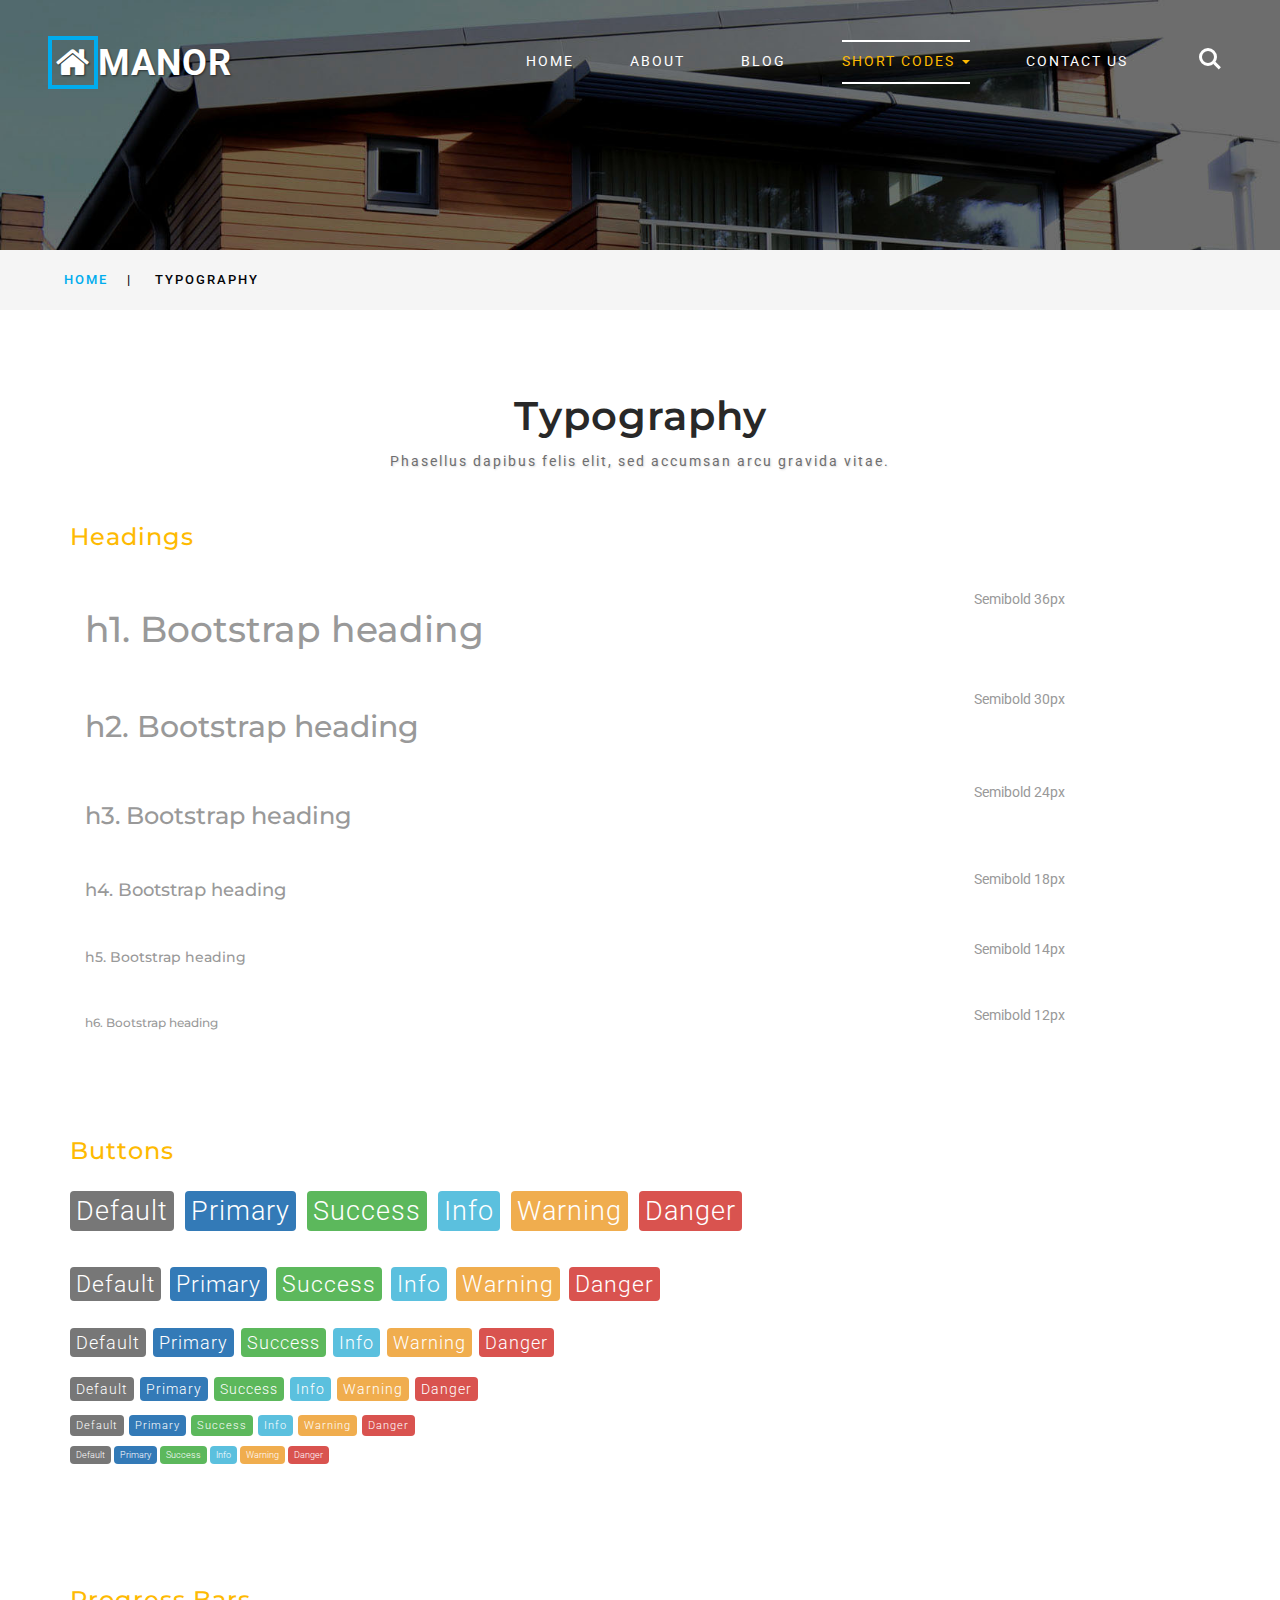
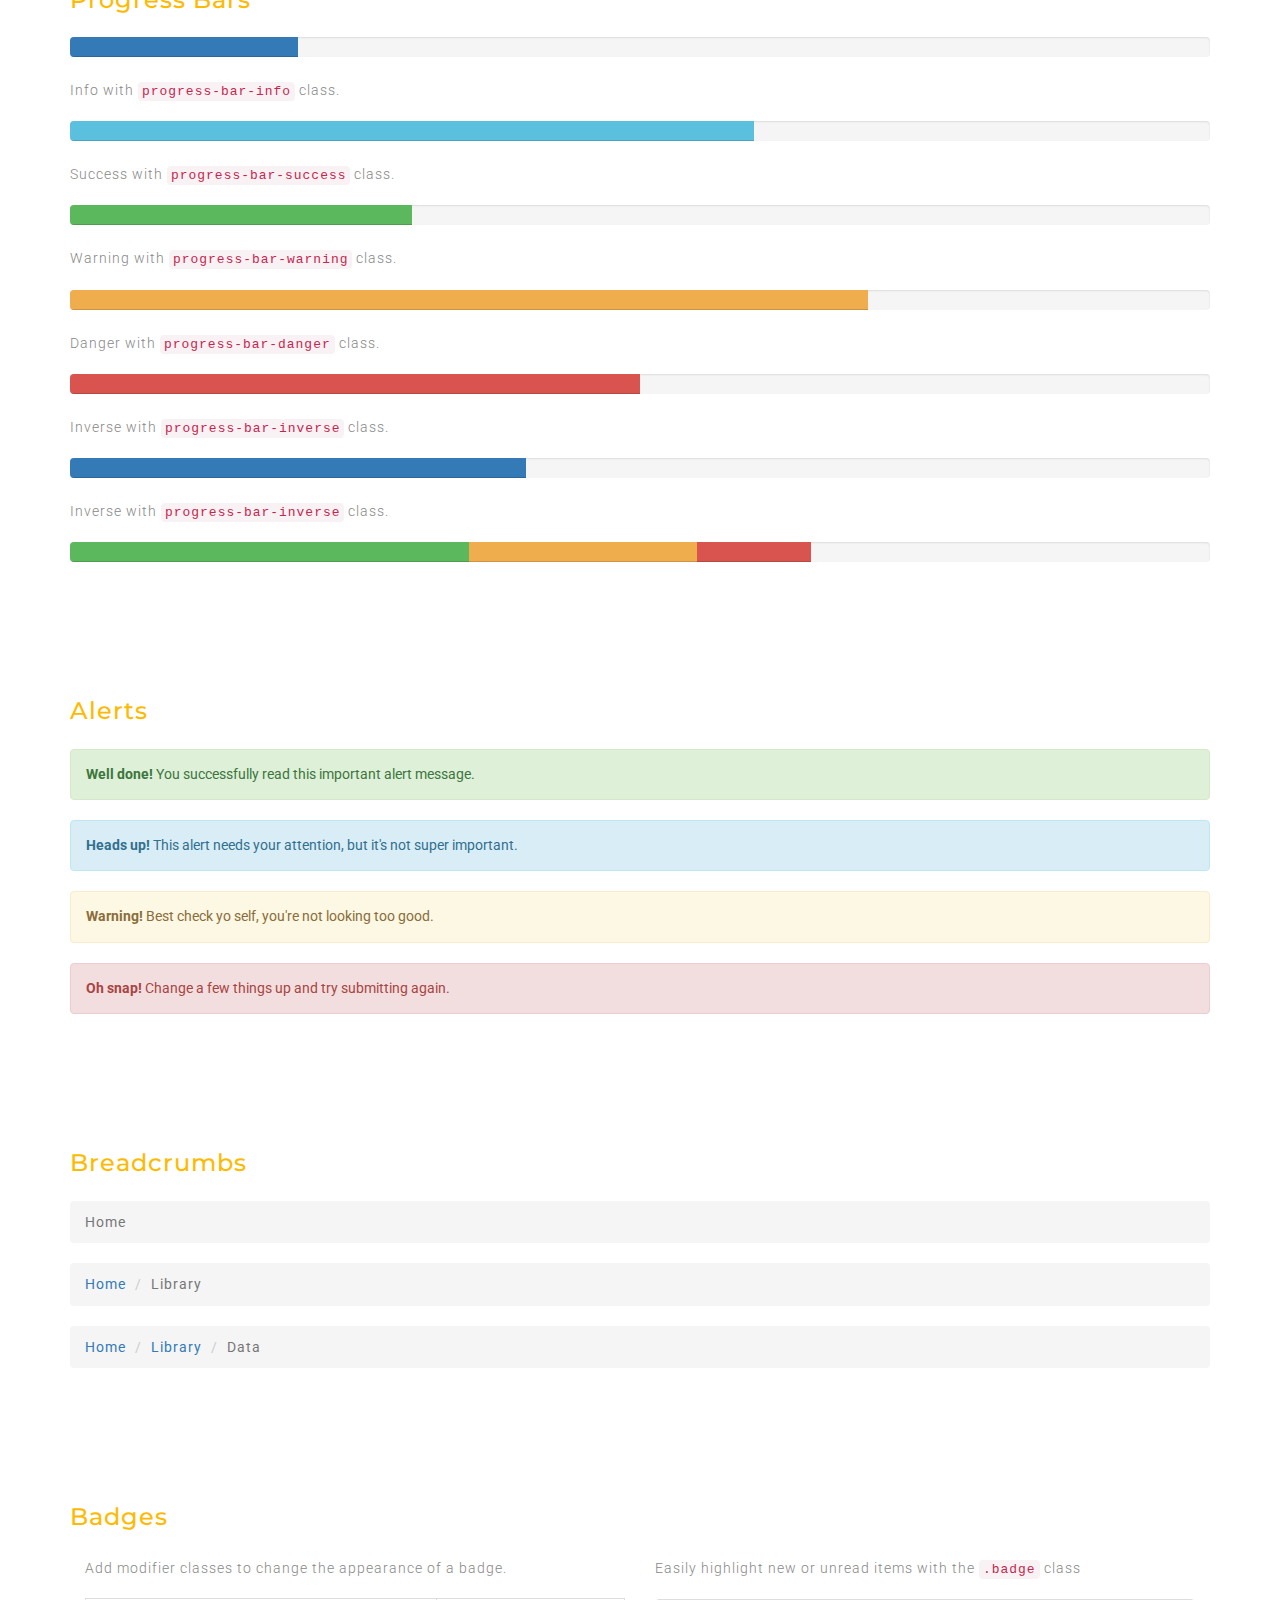
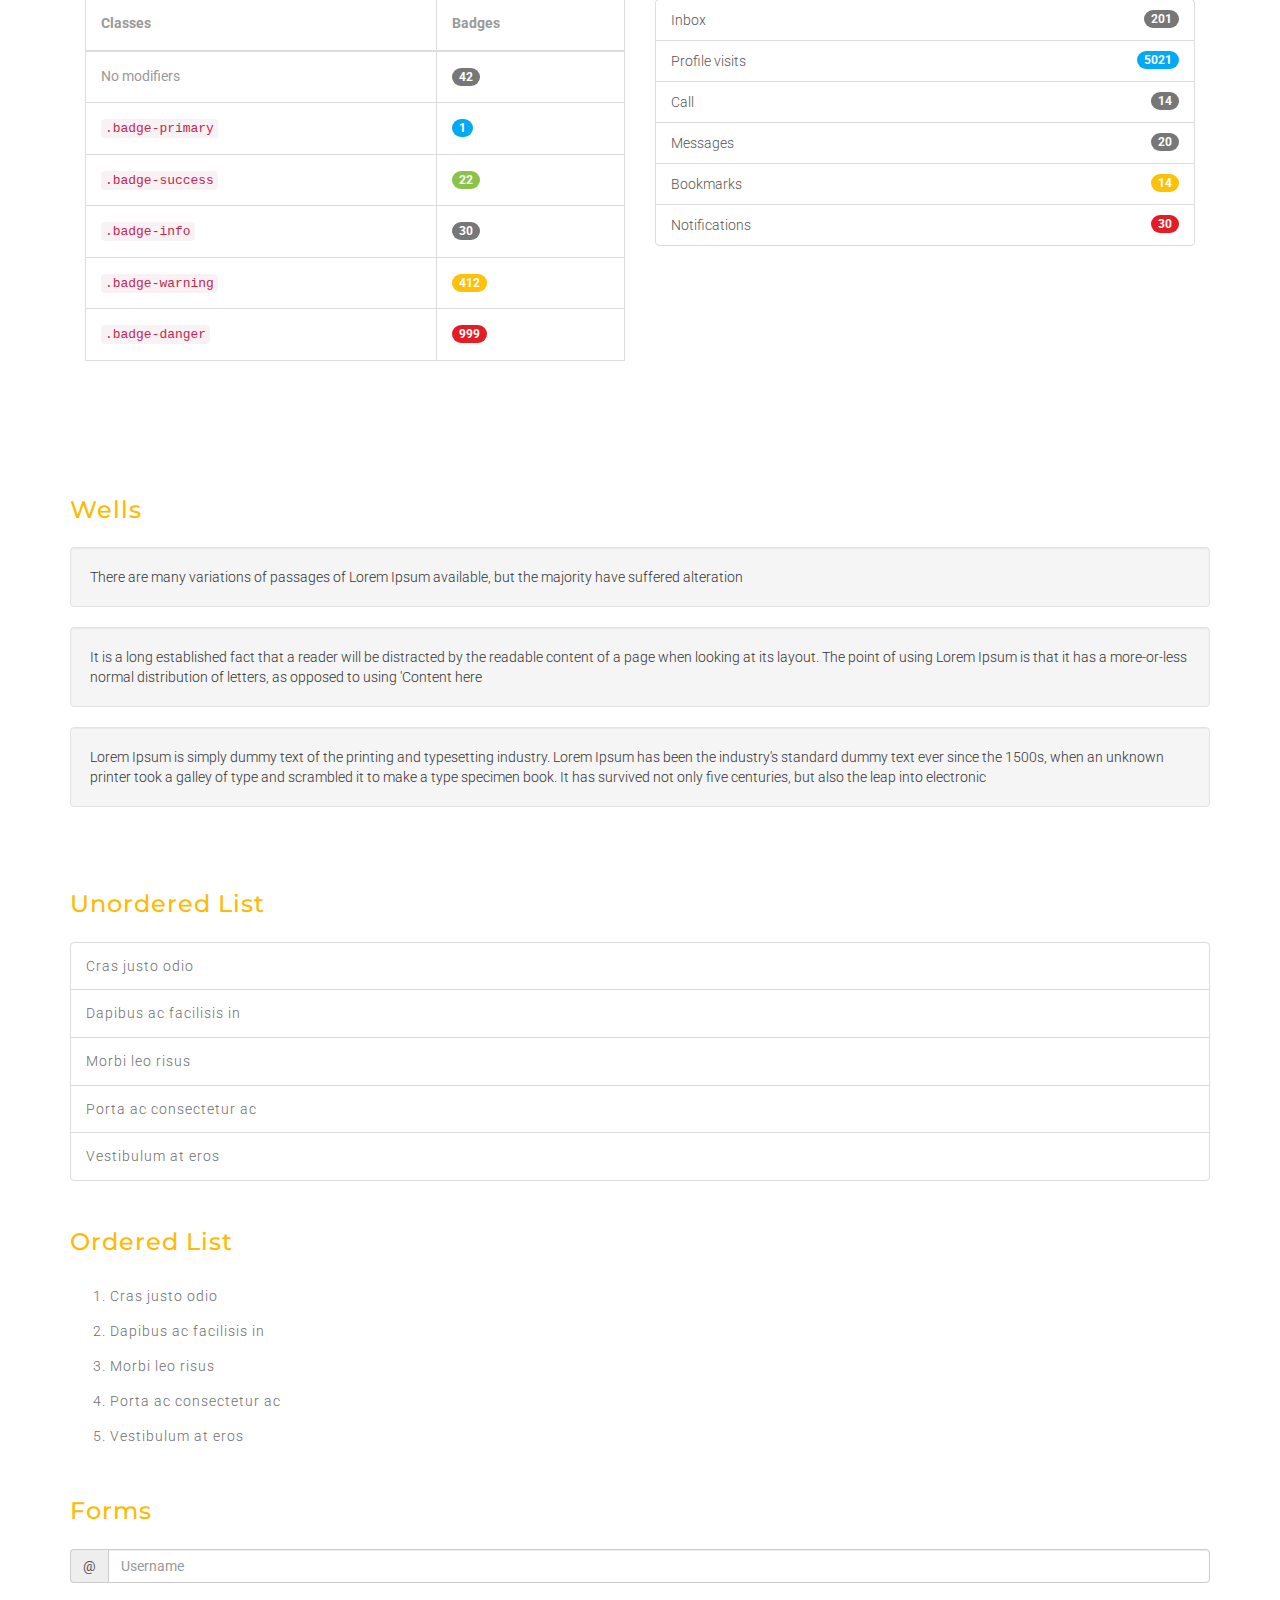
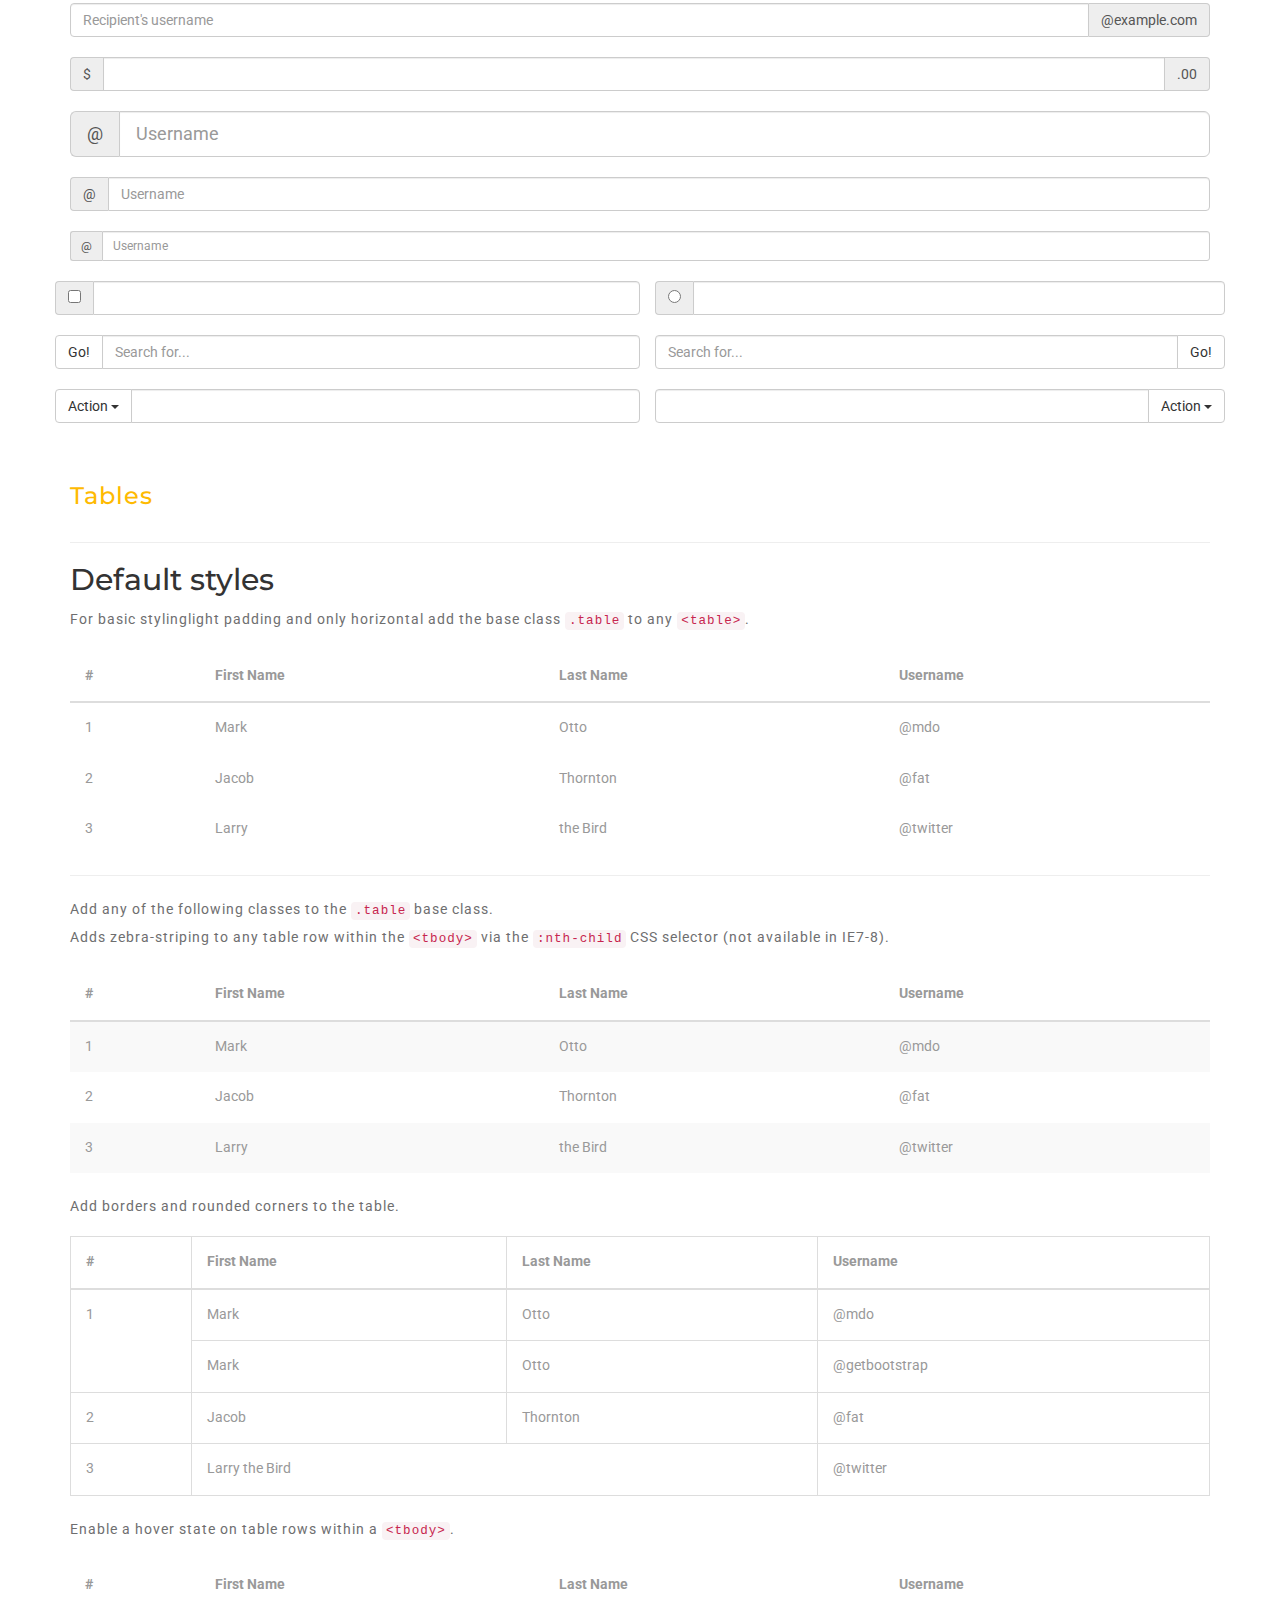
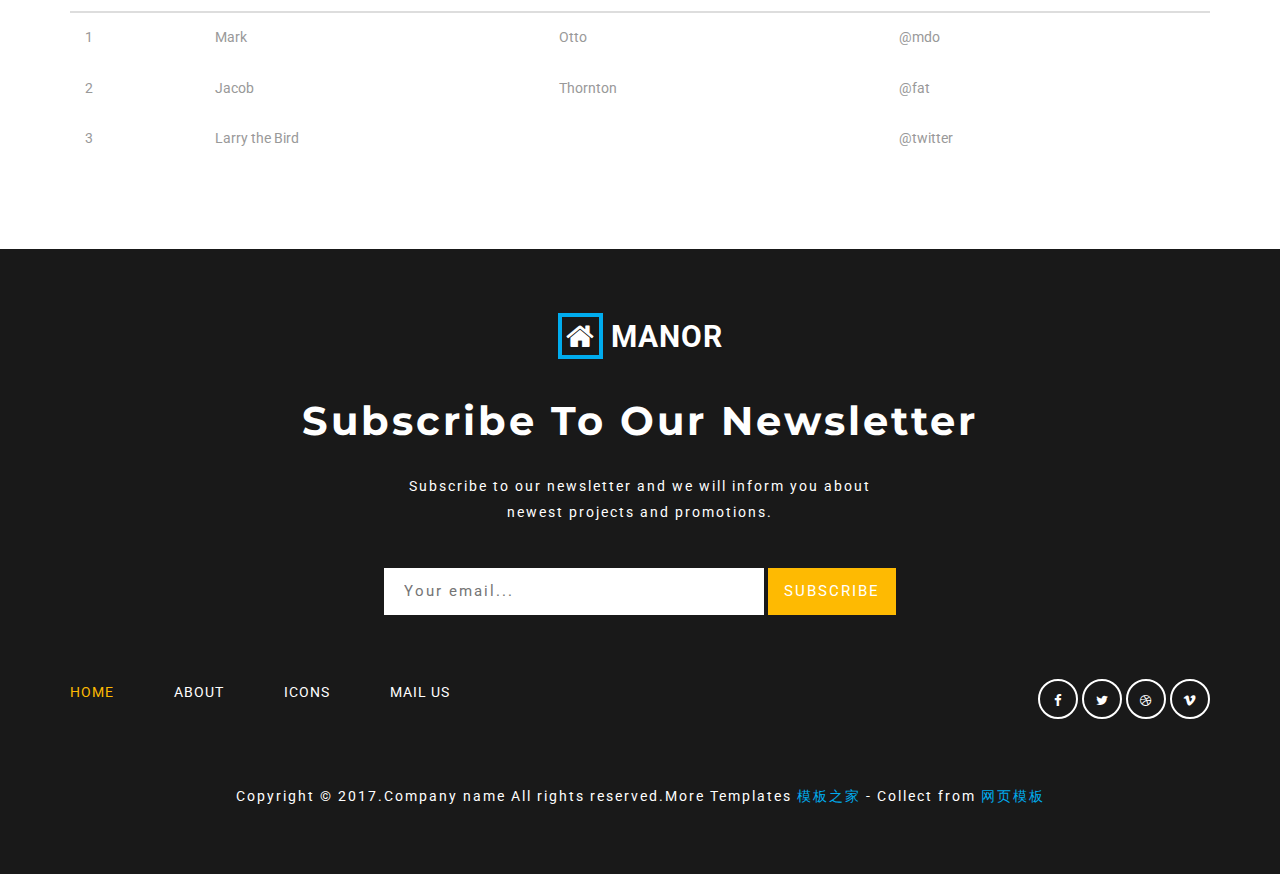
==== commit 97ac7887: "recover" ====
--- a/order_system/client/typography - 副本.html
+++ b/order_system/client/typography - 副本.html
@@ -1,9 +1,8 @@
 <!DOCTYPE html>
 <html lang="en">
+
 <head>
-<title>Typography</title>
-	
-	<!-- Meta tag Keywords -->
+	<title>Typography</title>
 	<meta name="viewport" content="width=device-width, initial-scale=1">
 	<meta charset="utf-8">
 	<meta name="keywords" content="" />
@@ -16,531 +15,648 @@
 			window.scrollTo(0, 1);
 		}
 	</script>
-	<!--// Meta tag Keywords -->
-	
-	<!-- css files -->
-	<link rel="stylesheet" href="css/bootstrap.css"> <!-- Bootstrap-Core-CSS -->
-	<link rel="stylesheet" href="css/style.css" type="text/css" media="all" /> <!-- Style-CSS --> 
-	<link rel="stylesheet" href="css/fontawesome-all.css"> <!-- Font-Awesome-Icons-CSS -->
-	<!-- //css files -->
-
-	<!-- web-fonts -->
-	<link href="http://fonts.googleapis.com/css?family=Alegreya+Sans:100,100i,300,300i,400,400i,500,500i,700,700i,800,800i,900,900i&amp;subset=cyrillic,cyrillic-ext,greek,greek-ext,latin-ext,vietnamese" rel="stylesheet">
-	<!-- //web-fonts -->
-	
+	<!-- bootstrap-css -->
+	<link href="css/bootstrap.css" rel="stylesheet" type="text/css" media="all" />
+	<!--// bootstrap-css -->
+	<!-- css -->
+	<link rel="stylesheet" href="css/style.css" type="text/css" media="all" />
+	<!--// css -->
+	<!-- font-awesome icons -->
+	<link href="css/font-awesome.css" rel="stylesheet">
+	<!-- //font-awesome icons -->
+	<!-- font -->
+	<link href="http://fonts.googleapis.com/css?family=Montserrat:200,200i,300,400,400i,500,600,700" rel="stylesheet">
+	<link href="http://fonts.googleapis.com/css?family=Roboto:100,100i,300,300i,400,400i,500,500i,700,700i,900,900i" rel="stylesheet">
+	<!-- //font -->
 </head>
 
 <body>
-
-<!-- Navigation -->
-<header>
-	<div class="top-nav">
-		<div class="container">
-			<nav class="navbar navbar-expand-lg navbar-light">
-				<a class="navbar-brand text-uppercase" href="index.html">Cafe In</a>
-				<button class="navbar-toggler" type="button" data-toggle="collapse" data-target="#navbarSupportedContent" aria-controls="navbarSupportedContent" aria-expanded="false" aria-label="Toggle navigation">
-				<span class="navbar-toggler-icon"></span>
-				</button>
-
-				<div class="collapse navbar-collapse justify-content-center pr-md-4" id="navbarSupportedContent">
-					<ul class="navbar-nav ml-auto">
-						<li class="nav-item">
-							<a class="nav-link" href="index.html">Home <span class="sr-only">(current)</span></a>
-						</li>
-						<li class="nav-item">
-							<a class="nav-link" href="services.html">Services</a>
-						</li>
-						<li class="dropdown nav-item">
-							<a href="#" class="dropdown-toggle nav-link active" data-toggle="dropdown">Pages
-								<b class="caret"></b>
-							</a>
-							<ul class="dropdown-menu agile_short_dropdown">
-								<li>
-									<a href="error.html">Error Page</a>
+	<div class="inner_agile_pages">
+		<div class="main_agileits">
+			<div class="agile_wthree_nav">
+				<nav class="navbar navbar-default">
+					<div class="navbar-header navbar-left">
+						<button type="button" class="navbar-toggle collapsed" data-toggle="collapse" data-target="#bs-example-navbar-collapse-1">
+							<span class="sr-only">Toggle navigation</span>
+							<span class="icon-bar"></span>
+							<span class="icon-bar"></span>
+							<span class="icon-bar"></span>
+						</button>
+						<h1><a class="navbar-brand" href="index.html"><span><i class="fa fa-home" aria-hidden="true"></i></span>Manor</a></h1>
+					</div>
+					<!-- Collect the nav links, forms, and other content for toggling -->
+
+					<div class="collapse navbar-collapse navbar-right" id="bs-example-navbar-collapse-1">
+						<nav class="link-effect-8" id="link-effect-8">
+							<ul class="nav navbar-nav">
+								<li><a href="index.html">Home</a></li>
+								<li><a href="about.html">About</a></li>
+								<li><a href="blog.html">Blog</a></li>
+								<li class="dropdown active">
+									<a href="#" class="dropdown-toggle" data-toggle="dropdown">Short Codes <b class="caret"></b></a>
+									<ul class="dropdown-menu agile_short_dropdown">
+										<li><a href="icons.html">Web Icons</a></li>
+										<li><a href="typography.html">Typography</a></li>
+									</ul>
 								</li>
-								<li>
-									<a href="typography.html">Typography</a>
-								</li>
+								<li><a href="mail.html">Contact Us</a></li>
 							</ul>
-						</li>
-
-						<li class="nav-item">
-							<a class="nav-link" href="gallery.html">Food Menu</a>
-						</li>
-						<li class="nav-item">
-							<a class="nav-link" href="contact.html">Contact</a>
-						</li>
-						
-						<!-- search --->
-						<div class="search-bar-agileits">
-							<div class="cd-main-header">
-								<ul class="cd-header-buttons">
-									<li><a class="cd-search-trigger" href="#cd-search"> <span></span></a></li>
-								</ul>
-								<!-- cd-header-buttons -->
-							</div>
-							<div id="cd-search" class="cd-search">
-								<form action="#" method="post">
-									<input name="Search" type="search" placeholder="Click enter after typing...">
-								</form>
-							</div>
-						</div>
-						<!-- search --->
-						
-					</ul>
-				</div>
-			</nav>
-		</div>
-	</div>
-</header>
-<!-- //Navigation -->
-
-<!-- inner page banner -->
-<section class="inner_banner">
-	<div class="dot1">
-	</div>
-</section>
-<!-- inner page banner -->
-
-<!-- typography -->
-<section class="typo py-5">
-	<div class="container">
-		<h1 class="heading text-center text-uppercase mb-5"> Typography </h1>
-		<div class="typo-grids">
-		
-			<!-- grid system -->
-			<div class="typo-grid1 mb-5">
-				<div class="bd-example-row">
-					<h2 class="text-capitalize mb-3">grid system</h2>
-					<div class="row">
-						<div class="col-sm">
-						One of three columns
-						</div>
-						<div class="col-sm">
-						One of three columns
-						</div>
-						<div class="col-sm">
-						One of three columns
-						</div>
-					</div>
-				</div>
-			</div>
-			<!-- //grid system -->
-			
-			<!-- grid options -->
-			<div class="typo-grid1 table-scroll mb-5">
-				<h4 class="text-capitalize mb-3">grid Options</h4>
-				<table class="table table-bordered table-striped">
-					  <thead>
-						<tr>
-						  <th></th>
-						  <th class="text-center">
-							Extra small<br>
-							<small>&lt;576px</small>
-						  </th>
-						  <th class="text-center">
-							Small<br>
-							<small>≥576px</small>
-						  </th>
-						  <th class="text-center">
-							Medium<br>
-							<small>≥768px</small>
-						  </th>
-						  <th class="text-center">
-							Large<br>
-							<small>≥992px</small>
-						  </th>
-						  <th class="text-center">
-							Extra large<br>
-							<small>≥1200px</small>
-						  </th>
-						</tr>
-					  </thead>
-					  <tbody>
-						<tr>
-						  <th class="text-nowrap" scope="row">Max container width</th>
-						  <td>None (auto)</td>
-						  <td>540px</td>
-						  <td>720px</td>
-						  <td>960px</td>
-						  <td>1140px</td>
-						</tr>
-						<tr>
-						  <th class="text-nowrap" scope="row">Class prefix</th>
-						  <td><code>.col-</code></td>
-						  <td><code>.col-sm-</code></td>
-						  <td><code>.col-md-</code></td>
-						  <td><code>.col-lg-</code></td>
-						  <td><code>.col-xl-</code></td>
-						</tr>
-						<tr>
-						  <th class="text-nowrap" scope="row"># of columns</th>
-						  <td colspan="5">12</td>
-						</tr>
-						<tr>
-						  <th class="text-nowrap" scope="row">Gutter width</th>
-						  <td colspan="5">30px (15px on each side of a column)</td>
-						</tr>
-						<tr>
-						  <th class="text-nowrap" scope="row">Nestable</th>
-						  <td colspan="5">Yes</td>
-						</tr>
-						<tr>
-						  <th class="text-nowrap" scope="row">Column ordering</th>
-						  <td colspan="5">Yes</td>
-						</tr>
-					  </tbody>
-				</table>
-			</div>
-			<!-- grid options -->
-			
-			<!-- equal width -->
-			<div class="typo-grid1 mb-5">
-				<div class="bd-example-row">
-					<h4 class="text-capitalize mb-3">Equal width</h4>
-				  <div class="row">
-					<div class="col">
-					  1 of 2
-					</div>
-					<div class="col">
-					  2 of 2
-					</div>
-				  </div>
-				  <div class="row">
-					<div class="col">
-					  1 of 3
-					</div>
-					<div class="col">
-					  2 of 3
-					</div>
-					<div class="col">
-					  3 of 3
-					</div>
-				  </div>
-				   <div class="row mt-3">
-					<div class="col">Column</div>
-					<div class="col">Column</div>
-					<div class="w-100"></div>
-					<div class="col">Column</div>
-					<div class="col">Column</div>
-				  </div>
-				  <div class="row mt-3">
-					<div class="col">
-					  1 of 3
-					</div>
-					<div class="col-6">
-					  2 of 3 (wider)
-					</div>
-					<div class="col">
-					  3 of 3
-					</div>
-				  </div>
-				  <div class="row">
-					<div class="col">
-					  1 of 3
-					</div>
-					<div class="col-5">
-					  2 of 3 (wider)
-					</div>
-					<div class="col">
-					  3 of 3
-					</div>
-				  </div>
-				</div>
-			</div>
-			<!-- //equal width -->
-			
-			<!-- Variable width content-->
-			<div class="typo-grid1 mb-5">
-				<div class="bd-example-row">
-					<h4 class="text-capitalize mb-3">Variable width content</h4>
-					<div class="row justify-content-md-center">
-						<div class="col col-lg-2">
-						  1 of 3
-						</div>
-						<div class="col-md-auto">
-						  Variable width content
-						</div>
-						<div class="col col-lg-2">
-						  3 of 3
-						</div>
-					  </div>
-					  <div class="row">
-						<div class="col">
-						  1 of 3
-						</div>
-						<div class="col-md-auto">
-						  Variable width content
-						</div>
-						<div class="col col-lg-2">
-						  3 of 3
-						</div>
-					  </div>
-				</div>
-			</div>
-			<!-- //Variable width content-->
-			
-			<h3 class="text-center headingtop text-uppercase mb-4">Responsive classes</h3>
-			
-			<!-- All Break Points -->
-			<div class="typo-grid1 mb-5">
-				<div class="bd-example-row">
-					<h4 class="text-capitalize mb-3">All Break Points</h4>
-					<div class="row">
-					  <div class="col">col</div>
-					  <div class="col">col</div>
-					  <div class="col">col</div>
-					  <div class="col">col</div>
-					</div>
-					<div class="row">
-					  <div class="col-8">col-8</div>
-					  <div class="col-4">col-4</div>
-					</div>
-				</div>
-			</div>
-			<!-- //All Break Points -->
-			
-			<!-- Stacked to horizontal -->
-			<div class="typo-grid1 mb-5">
-				<div class="bd-example-row">
-					<h4 class="text-capitalize mb-3">Stacked to horizontal</h4>
-					<div class="row">
-					  <div class="col-sm-8">col-sm-8</div>
-					  <div class="col-sm-4">col-sm-4</div>
-					</div>
-					<div class="row">
-					  <div class="col-sm">col-sm</div>
-					  <div class="col-sm">col-sm</div>
-					  <div class="col-sm">col-sm</div>
-					</div>
-				</div>
-			</div>
-			<!-- //Stacked to horizontal -->
-			
-			<!-- Mix and Match -->
-			<div class="typo-grid1 mb-5">
-				<div class="bd-example-row">
-					<h4 class="text-capitalize mb-3">Mix and Match</h4>
-					<!-- Stack the columns on mobile by making one full-width and the other half-width -->
-					<div class="row">
-					  <div class="col-12 col-md-8">.col-12 .col-md-8</div>
-					  <div class="col-6 col-md-4">.col-6 .col-md-4</div>
-					</div>
-
-					<!-- Columns start at 50% wide on mobile and bump up to 33.3% wide on desktop -->
-					<div class="row">
-					  <div class="col-6 col-md-4">.col-6 .col-md-4</div>
-					  <div class="col-6 col-md-4">.col-6 .col-md-4</div>
-					  <div class="col-6 col-md-4">.col-6 .col-md-4</div>
-					</div>
-
-					<!-- Columns are always 50% wide, on mobile and desktop -->
-					<div class="row">
-					  <div class="col-6">.col-6</div>
-					  <div class="col-6">.col-6</div>
-					</div>
-				</div>
-			</div>
-			<!-- //Mix and Match -->
-			
-			<h3 class="text-center headingtop text-uppercase mb-4">Alignment</h3>
-			
-			<!-- Vertical Alignment -->
-			<div class="typo-grid1 mb-5">
-				<div class="bd-example-row bd-example-row-flex-cols">
-				<div class="bd-example">
-					<h4 class="text-capitalize mb-3"> Vertical Alignment </h4>
-					<div class="container">
-					  <div class="row align-items-start">
-						<div class="col">
-						  One of three columns
-						</div>
-						<div class="col">
-						  One of three columns
-						</div>
-						<div class="col">
-						  One of three columns
-						</div>
-					  </div>
-					  <div class="row align-items-center">
-						<div class="col">
-						  One of three columns
-						</div>
-						<div class="col">
-						  One of three columns
-						</div>
-						<div class="col">
-						  One of three columns
-						</div>
-					  </div>
-					  <div class="row align-items-end">
-						<div class="col">
-						  One of three columns
-						</div>
-						<div class="col">
-						  One of three columns
-						</div>
-						<div class="col">
-						  One of three columns
-						</div>
-					  </div>
-					  
-					  <div class="row">
-						<div class="col align-self-start">
-						  One of three columns
-						</div>
-						<div class="col align-self-center">
-						  One of three columns
-						</div>
-						<div class="col align-self-end">
-						  One of three columns
-						</div>
-					  </div>
-					  
-					</div>
-				</div>
-				</div>
-				
-			</div>
-			<!-- //Vertical Alignment -->
-			
-			<!-- Horizontal Alignment -->
-			<div class="typo-grid1 mb-5">
-				<div class="bd-example-row">
-				<div class="bd-example">
-					<h4 class="text-capitalize mb-3"> Horizontal Alignment </h4>
-					
-					<div class="container">
-					  <div class="row justify-content-start">
-						<div class="col-4">
-						  One of two columns
-						</div>
-						<div class="col-4">
-						  One of two columns
-						</div>
-					  </div>
-					  <div class="row justify-content-center">
-						<div class="col-4">
-						  One of two columns
-						</div>
-						<div class="col-4">
-						  One of two columns
-						</div>
-					  </div>
-					  <div class="row justify-content-end">
-						<div class="col-4">
-						  One of two columns
-						</div>
-						<div class="col-4">
-						  One of two columns
-						</div>
-					  </div>
-					  <div class="row justify-content-around">
-						<div class="col-4">
-						  One of two columns
-						</div>
-						<div class="col-4">
-						  One of two columns
-						</div>
-					  </div>
-					  <div class="row justify-content-between">
-						<div class="col-4">
-						  One of two columns
-						</div>
-						<div class="col-4">
-						  One of two columns
-						</div>
-					  </div>
-					</div>
-					
-				</div>
-				</div>
-			</div>
-			<!-- //Vertical Alignment -->
-			
-		</div>
-	</div>
-</section>
-<!-- //typography -->
-
-<!-- Newsletter -->
-<section class="newsletter text-center py-5">
-	<div class="container">
-		<h3 class="heading text-center text-uppercase mb-5"> Newsletter </h3>
-		
-		<div class="subscribe_inner">
-			<p class="mb-4">Maecenas ac euismod eros. Aliquam a suscipit nibh. Aliquam iaculis erat porta mauris fermentum lacinia. </p>
-			<form action="#" method="post">
-				<input type="email" placeholder="Enter your email address" required="">
-				<input type="submit" class="mt-3" value="Subscribe">
-			</form>
-			<div class="social mt-5">
-				<h4>Follow us</h4>
-				<ul class="d-flex mt-3 justify-content-center">
-					<li class="mx-2"><a href="#"><span class="fab fa-facebook"></span></a></li>
-					<li class="mx-2"><a href="#"><span class="fab fa-twitter-square"></span></a></li>
-					<li class="mx-2"><a href="#"><span class="fas fa-rss-square"></span></a></li>
-					<li class="mx-2"><a href="#"><span class="fab fa-linkedin"></span></a></li>
-					<li class="mx-2"><a href="#"><span class="fab fa-google-plus-square"></span></a></li>
-				</ul>
-			</div>
-		</div>
-		
-	</div>
-</section>
-<!-- //Newsletter -->
-
-<!-- footer -->	
-<footer>
-	<div class="container py-3">
-		<div class="row">
-			<div class="col-lg-5 col-md-12">
-				<p class="py-4">Copyright &copy; 2018.Company name All rights reserved.More Templates <a href="http://www.cssmoban.com/" target="_blank" title="模板之家">模板之家</a> - Collect from <a href="http://www.cssmoban.com/" title="网页模板" target="_blank">网页模板</a></p>
-			</div>
-			<div class="col-lg-2 col-md-12 logo text-center">
-				<a href="index.html">Cafe In</a>
-			</div>
-			<div class="col-lg-5 col-md-12">
-				<ul class="py-4">
-					<li class="mx-2"><a href="index.html">Home</a></li>
-					<li class="mx-2"><a href="services.html">Services</a></li>
-					<li class="mx-2"><a href="gallery.html">Food menu</a></li>
-					<li class="mx-2"><a href="error.html">Error page</a></li>
-					<li class="mx-2"><a href="contact.html">Contact</a></li>
-				</ul>
+						</nav>
+					</div>
+					<div class="agile_search">
+						<!-- cd-search -->
+						<div class="cd-main-header">
+							<ul class="cd-header-buttons">
+								<li><a class="cd-search-trigger" href="#cd-search"> <span></span></a></li>
+							</ul>
+							<!-- cd-header-buttons -->
+						</div>
+						<div id="cd-search" class="cd-search agileinfo">
+							<form action="#" method="post">
+								<input name="Search" type="search" placeholder="Click enter after typing...">
+							</form>
+						</div>
+						<!-- //cd-search -->
+
+					</div>
+				</nav>
 			</div>
 		</div>
 	</div>
-</footer>
-<!-- footer -->
-		
-<!-- js-scripts -->		
-
-	<!-- js -->
-	<script type="text/javascript" src="js/jquery-2.1.4.min.js"></script>
-	
-	<script type="text/javascript" src="js/bootstrap.js"></script> <!-- Necessary-JavaScript-File-For-Bootstrap -->
-	<!-- //js -->	
-	
-	<!-- search-bar -->
-	<script src="js/main.js"></script>
-	<!-- //search-bar -->
-	
-	<!-- start-smoth-scrolling -->
-	<script src="js/SmoothScroll.min.js"></script>
+	<!-- //banner -->
+	<!--/w3_short-->
+	<div class="services-breadcrumb">
+		<div class="agile_inner_breadcrumb">
+
+			<ul class="w3_short">
+				<li><a href="index.html">Home</a><span>|</span></li>
+				<li>Typography</li>
+			</ul>
+		</div>
+	</div>
+	<!--//w3_short-->
+	<!-- banner-bottom -->
+	<div class="banner_bottom_w3ls_agile">
+		<div class="container">
+			<h3 class="agile_heading inner">Typography</h3>
+			<p class="sub_cap">Phasellus dapibus felis elit, sed accumsan arcu gravida vitae.</p>
+			<div class="agile_inner_info">
+				<div class="grid_3 grid_4 w3layouts">
+					<h3 class="hdg">Headings</h3>
+					<div class="bs-example">
+						<table class="table">
+							<tbody>
+								<tr>
+									<td>
+										<h1 id="h1.-bootstrap-heading">h1. Bootstrap heading<a class="anchorjs-link" href="#h1.-bootstrap-heading"><span class="anchorjs-icon"></span></a></h1>
+									</td>
+									<td class="type-info">Semibold 36px</td>
+								</tr>
+								<tr>
+									<td>
+										<h2 id="h2.-bootstrap-heading">h2. Bootstrap heading<a class="anchorjs-link" href="#h2.-bootstrap-heading"><span class="anchorjs-icon"></span></a></h2>
+									</td>
+									<td class="type-info">Semibold 30px</td>
+								</tr>
+								<tr>
+									<td>
+										<h3 id="h3.-bootstrap-heading">h3. Bootstrap heading<a class="anchorjs-link" href="#h3.-bootstrap-heading"><span class="anchorjs-icon"></span></a></h3>
+									</td>
+									<td class="type-info">Semibold 24px</td>
+								</tr>
+								<tr>
+									<td>
+										<h4 id="h4.-bootstrap-heading">h4. Bootstrap heading<a class="anchorjs-link" href="#h4.-bootstrap-heading"><span class="anchorjs-icon"></span></a></h4>
+									</td>
+									<td class="type-info">Semibold 18px</td>
+								</tr>
+								<tr>
+									<td>
+										<h5 id="h5.-bootstrap-heading">h5. Bootstrap heading<a class="anchorjs-link" href="#h5.-bootstrap-heading"><span class="anchorjs-icon"></span></a></h5>
+									</td>
+									<td class="type-info">Semibold 14px</td>
+								</tr>
+								<tr>
+									<td>
+										<h6>h6. Bootstrap heading</h6>
+									</td>
+									<td class="type-info">Semibold 12px</td>
+								</tr>
+							</tbody>
+						</table>
+					</div>
+				</div>
+				<div class="grid_3 grid_5 w3">
+					<h3>Buttons</h3>
+					<h1>
+						<a href="#"><span class="label label-default">Default</span></a>
+						<a href="#"><span class="label label-primary">Primary</span></a>
+						<a href="#"><span class="label label-success">Success</span></a>
+						<a href="#"><span class="label label-info">Info</span></a>
+						<a href="#"><span class="label label-warning">Warning</span></a>
+						<a href="#"><span class="label label-danger">Danger</span></a>
+					</h1>
+					<h2>
+						<a href="#"><span class="label label-default">Default</span></a>
+						<a href="#"><span class="label label-primary">Primary</span></a>
+						<a href="#"><span class="label label-success">Success</span></a>
+						<a href="#"><span class="label label-info">Info</span></a>
+						<a href="#"><span class="label label-warning">Warning</span></a>
+						<a href="#"><span class="label label-danger">Danger</span></a>
+					</h2>
+					<h3>
+						<a href="#"><span class="label label-default">Default</span></a>
+						<a href="#"><span class="label label-primary">Primary</span></a>
+						<a href="#"><span class="label label-success">Success</span></a>
+						<a href="#"><span class="label label-info">Info</span></a>
+						<a href="#"><span class="label label-warning">Warning</span></a>
+						<a href="#"><span class="label label-danger">Danger</span></a>
+					</h3>
+					<h4>
+						<a href="#"><span class="label label-default">Default</span></a>
+						<a href="#"><span class="label label-primary">Primary</span></a>
+						<a href="#"><span class="label label-success">Success</span></a>
+						<a href="#"><span class="label label-info">Info</span></a>
+						<a href="#"><span class="label label-warning">Warning</span></a>
+						<a href="#"><span class="label label-danger">Danger</span></a>
+					</h4>
+					<h5>
+						<a href="#"><span class="label label-default">Default</span></a>
+						<a href="#"><span class="label label-primary">Primary</span></a>
+						<a href="#"><span class="label label-success">Success</span></a>
+						<a href="#"><span class="label label-info">Info</span></a>
+						<a href="#"><span class="label label-warning">Warning</span></a>
+						<a href="#"><span class="label label-danger">Danger</span></a>
+					</h5>
+					<h6>
+						<a href="#"><span class="label label-default">Default</span></a>
+						<a href="#"><span class="label label-primary">Primary</span></a>
+						<a href="#"><span class="label label-success">Success</span></a>
+						<a href="#"><span class="label label-info">Info</span></a>
+						<a href="#"><span class="label label-warning">Warning</span></a>
+						<a href="#"><span class="label label-danger">Danger</span></a>
+					</h6>
+				</div>
+				<div class="grid_3 grid_5 w3l">
+					<h3>Progress Bars</h3>
+					<div class="tab-content">
+						<div class="tab-pane active" id="domprogress">
+							<div class="progress">
+								<div class="progress-bar progress-bar-primary" style="width: 20%"></div>
+							</div>
+							<p>Info with <code>progress-bar-info</code> class.</p>
+							<div class="progress">
+								<div class="progress-bar progress-bar-info" style="width: 60%"></div>
+							</div>
+							<p>Success with <code>progress-bar-success</code> class.</p>
+							<div class="progress">
+								<div class="progress-bar progress-bar-success" style="width: 30%"></div>
+							</div>
+							<p>Warning with <code>progress-bar-warning</code> class.</p>
+							<div class="progress">
+								<div class="progress-bar progress-bar-warning" style="width: 70%"></div>
+							</div>
+							<p>Danger with <code>progress-bar-danger</code> class.</p>
+							<div class="progress">
+								<div class="progress-bar progress-bar-danger" style="width: 50%"></div>
+							</div>
+							<p>Inverse with <code>progress-bar-inverse</code> class.</p>
+							<div class="progress">
+								<div class="progress-bar progress-bar-inverse" style="width: 40%"></div>
+							</div>
+							<p>Inverse with <code>progress-bar-inverse</code> class.</p>
+							<div class="progress">
+								<div class="progress-bar progress-bar-success" style="width: 35%"><span class="sr-only">35% Complete (success)</span></div>
+								<div class="progress-bar progress-bar-warning" style="width: 20%"><span class="sr-only">20% Complete (warning)</span></div>
+								<div class="progress-bar progress-bar-danger" style="width: 10%"><span class="sr-only">10% Complete (danger)</span></div>
+							</div>
+						</div>
+					</div>
+				</div>
+				<div class="grid_3 grid_5 w3ls">
+					<h3>Alerts</h3>
+					<div class="alert alert-success" role="alert">
+						<strong>Well done!</strong> You successfully read this important alert message.
+					</div>
+					<div class="alert alert-info" role="alert">
+						<strong>Heads up!</strong> This alert needs your attention, but it's not super important.
+					</div>
+					<div class="alert alert-warning" role="alert">
+						<strong>Warning!</strong> Best check yo self, you're not looking too good.
+					</div>
+					<div class="alert alert-danger" role="alert">
+						<strong>Oh snap!</strong> Change a few things up and try submitting again.
+					</div>
+				</div>
+				<div class="grid_3 grid_5 agileinfo">
+					<h3>Breadcrumbs</h3>
+					<ol class="breadcrumb">
+						<li class="active">Home</li>
+					</ol>
+					<ol class="breadcrumb">
+						<li><a href="#">Home</a></li>
+						<li class="active">Library</li>
+					</ol>
+					<ol class="breadcrumb">
+						<li><a href="#">Home</a></li>
+						<li><a href="#">Library</a></li>
+						<li class="active">Data</li>
+					</ol>
+				</div>
+				<div class="grid_3 grid_5 wthree">
+					<h3>Badges</h3>
+					<div class="col-md-6 agileits-w3layouts">
+						<p>Add modifier classes to change the appearance of a badge.</p>
+						<table class="table table-bordered">
+							<thead>
+								<tr>
+									<th>Classes</th>
+									<th>Badges</th>
+								</tr>
+							</thead>
+							<tbody>
+								<tr>
+									<td>No modifiers</td>
+									<td><span class="badge">42</span></td>
+								</tr>
+								<tr>
+									<td><code>.badge-primary</code></td>
+									<td><span class="badge badge-primary">1</span></td>
+								</tr>
+								<tr>
+									<td><code>.badge-success</code></td>
+									<td><span class="badge badge-success">22</span></td>
+								</tr>
+								<tr>
+									<td><code>.badge-info</code></td>
+									<td><span class="badge badge-info">30</span></td>
+								</tr>
+								<tr>
+									<td><code>.badge-warning</code></td>
+									<td><span class="badge badge-warning">412</span></td>
+								</tr>
+								<tr>
+									<td><code>.badge-danger</code></td>
+									<td><span class="badge badge-danger">999</span></td>
+								</tr>
+							</tbody>
+						</table>
+					</div>
+					<div class="col-md-6 w3-agileits">
+						<p>Easily highlight new or unread items with the <code>.badge</code> class</p>
+						<div class="list-group list-group-alternate">
+							<a href="#" class="list-group-item"><span class="badge">201</span> <i class="ti ti-email"></i> Inbox </a>
+							<a href="#" class="list-group-item"><span class="badge badge-primary">5021</span> <i class="ti ti-eye"></i> Profile visits </a>
+							<a href="#" class="list-group-item"><span class="badge">14</span> <i class="ti ti-headphone-alt"></i> Call </a>
+							<a href="#" class="list-group-item"><span class="badge">20</span> <i class="ti ti-comments"></i> Messages </a>
+							<a href="#" class="list-group-item"><span class="badge badge-warning">14</span> <i class="ti ti-bookmark"></i> Bookmarks </a>
+							<a href="#" class="list-group-item"><span class="badge badge-danger">30</span> <i class="ti ti-bell"></i> Notifications </a>
+						</div>
+					</div>
+					<div class="clearfix"> </div>
+				</div>
+				<div class="grid_3 grid_5 agile">
+					<h3>Wells</h3>
+					<div class="well">
+						There are many variations of passages of Lorem Ipsum available, but the majority have suffered alteration
+					</div>
+					<div class="well">
+						It is a long established fact that a reader will be distracted by the readable content of a page when looking at its layout.
+						The point of using Lorem Ipsum is that it has a more-or-less normal distribution of letters, as opposed to using 'Content
+						here
+					</div>
+					<div class="well">
+						Lorem Ipsum is simply dummy text of the printing and typesetting industry. Lorem Ipsum has been the industry's standard dummy
+						text ever since the 1500s, when an unknown printer took a galley of type and scrambled it to make a type specimen book.
+						It has survived not only five centuries, but also the leap into electronic
+					</div>
+				</div>
+				<h3 class="bars">Unordered List</h3>
+				<ul class="list-group w3-agile">
+					<li class="list-group-item">Cras justo odio</li>
+					<li class="list-group-item">Dapibus ac facilisis in</li>
+					<li class="list-group-item">Morbi leo risus</li>
+					<li class="list-group-item">Porta ac consectetur ac</li>
+					<li class="list-group-item">Vestibulum at eros</li>
+				</ul>
+				<h3 class="bars">Ordered List</h3>
+				<ol>
+					<li class="list-group-item1">Cras justo odio</li>
+					<li class="list-group-item1">Dapibus ac facilisis in</li>
+					<li class="list-group-item1">Morbi leo risus</li>
+					<li class="list-group-item1">Porta ac consectetur ac</li>
+					<li class="list-group-item1">Vestibulum at eros</li>
+				</ol>
+				<h3 class="bars">Forms</h3>
+				<div class="input-group w3_w3layouts">
+					<span class="input-group-addon" id="basic-addon1">@</span>
+					<input type="text" class="form-control" placeholder="Username" aria-describedby="basic-addon1">
+				</div>
+				<div class="input-group w3_w3layouts">
+					<input type="text" class="form-control" placeholder="Recipient's username" aria-describedby="basic-addon2">
+					<span class="input-group-addon" id="basic-addon2">@example.com</span>
+				</div>
+				<div class="input-group w3_w3layouts">
+					<span class="input-group-addon">$</span>
+					<input type="text" class="form-control" aria-label="Amount (to the nearest dollar)">
+					<span class="input-group-addon">.00</span>
+				</div>
+				<div class="input-group input-group-lg w3_w3layouts">
+					<span class="input-group-addon" id="sizing-addon1">@</span>
+					<input type="text" class="form-control" placeholder="Username" aria-describedby="sizing-addon1">
+				</div>
+				<div class="input-group w3_w3layouts">
+					<span class="input-group-addon" id="sizing-addon2">@</span>
+					<input type="text" class="form-control" placeholder="Username" aria-describedby="sizing-addon2">
+				</div>
+				<div class="input-group input-group-sm w3_w3layouts">
+					<span class="input-group-addon" id="sizing-addon3">@</span>
+					<input type="text" class="form-control" placeholder="Username" aria-describedby="sizing-addon3">
+				</div>
+				<div class="row">
+					<div class="col-lg-6 in-gp-tl">
+						<div class="input-group">
+							<span class="input-group-addon">
+							<input type="checkbox" aria-label="...">
+						</span>
+							<input type="text" class="form-control" aria-label="...">
+						</div>
+						<!-- /input-group -->
+					</div>
+					<!-- /.col-lg-6 -->
+					<div class="col-lg-6 in-gp-tb">
+						<div class="input-group">
+							<span class="input-group-addon">
+							<input type="radio" aria-label="...">
+						</span>
+							<input type="text" class="form-control" aria-label="...">
+						</div>
+						<!-- /input-group -->
+					</div>
+					<!-- /.col-lg-6 -->
+				</div>
+				<!-- /.row -->
+				<div class="row">
+					<div class="col-lg-6 in-gp-tl">
+						<div class="input-group">
+							<span class="input-group-btn">
+							<button class="btn btn-default" type="button">Go!</button>
+						</span>
+							<input type="text" class="form-control" placeholder="Search for...">
+						</div>
+						<!-- /input-group -->
+					</div>
+					<!-- /.col-lg-6 -->
+					<div class="col-lg-6 in-gp-tb">
+						<div class="input-group">
+							<input type="text" class="form-control" placeholder="Search for...">
+							<span class="input-group-btn">
+							<button class="btn btn-default" type="button">Go!</button>
+						</span>
+						</div>
+						<!-- /input-group -->
+					</div>
+					<!-- /.col-lg-6 -->
+				</div>
+				<!-- /.row -->
+				<div class="row">
+					<div class="col-lg-6 in-gp-tl">
+						<div class="input-group">
+							<div class="input-group-btn">
+								<button type="button" class="btn btn-default dropdown-toggle" data-toggle="dropdown" aria-haspopup="true" aria-expanded="false">Action <span class="caret"></span></button>
+								<ul class="dropdown-menu">
+									<li><a href="#">Action</a></li>
+									<li><a href="#">Another action</a></li>
+									<li><a href="#">Something else here</a></li>
+									<li role="separator" class="divider"></li>
+									<li><a href="#">Separated link</a></li>
+								</ul>
+							</div>
+							<!-- /btn-group -->
+							<input type="text" class="form-control" aria-label="...">
+						</div>
+						<!-- /input-group -->
+					</div>
+					<!-- /.col-lg-6 -->
+					<div class="col-lg-6 in-gp-tb">
+						<div class="input-group">
+							<input type="text" class="form-control" aria-label="...">
+							<div class="input-group-btn">
+								<button type="button" class="btn btn-default dropdown-toggle" data-toggle="dropdown" aria-haspopup="true" aria-expanded="false">Action <span class="caret"></span></button>
+								<ul class="dropdown-menu dropdown-menu-right">
+									<li><a href="#">Action</a></li>
+									<li><a href="#">Another action</a></li>
+									<li><a href="#">Something else here</a></li>
+									<li role="separator" class="divider"></li>
+									<li><a href="#">Separated link</a></li>
+								</ul>
+							</div>
+							<!-- /btn-group -->
+						</div>
+						<!-- /input-group -->
+					</div>
+					<!-- /.col-lg-6 -->
+				</div>
+				<!-- /.row -->
+				<div class="page-header">
+					<h3 class="bars">Tables</h3>
+				</div>
+				<h2 class="typoh2">Default styles</h2>
+				<p>For basic stylinglight padding and only horizontal add the base class <code>.table</code> to any <code>&lt;table&gt;</code>.</p>
+				<div class="bs-docs-example">
+					<table class="table">
+						<thead>
+							<tr>
+								<th>#</th>
+								<th>First Name</th>
+								<th>Last Name</th>
+								<th>Username</th>
+							</tr>
+						</thead>
+						<tbody>
+							<tr>
+								<td>1</td>
+								<td>Mark</td>
+								<td>Otto</td>
+								<td>@mdo</td>
+							</tr>
+							<tr>
+								<td>2</td>
+								<td>Jacob</td>
+								<td>Thornton</td>
+								<td>@fat</td>
+							</tr>
+							<tr>
+								<td>3</td>
+								<td>Larry</td>
+								<td>the Bird</td>
+								<td>@twitter</td>
+							</tr>
+						</tbody>
+					</table>
+				</div>
+				<hr class="bs-docs-separator">
+				<p>Add any of the following classes to the <code>.table</code> base class.</p>
+				<p>Adds zebra-striping to any table row within the <code>&lt;tbody&gt;</code> via the <code>:nth-child</code> CSS selector
+					(not available in IE7-8).</p>
+				<div class="bs-docs-example">
+					<table class="table table-striped">
+						<thead>
+							<tr>
+								<th>#</th>
+								<th>First Name</th>
+								<th>Last Name</th>
+								<th>Username</th>
+							</tr>
+						</thead>
+						<tbody>
+							<tr>
+								<td>1</td>
+								<td>Mark</td>
+								<td>Otto</td>
+								<td>@mdo</td>
+							</tr>
+							<tr>
+								<td>2</td>
+								<td>Jacob</td>
+								<td>Thornton</td>
+								<td>@fat</td>
+							</tr>
+							<tr>
+								<td>3</td>
+								<td>Larry</td>
+								<td>the Bird</td>
+								<td>@twitter</td>
+							</tr>
+						</tbody>
+					</table>
+				</div>
+				<p>Add borders and rounded corners to the table.</p>
+				<div class="bs-docs-example">
+					<table class="table table-bordered">
+						<thead>
+							<tr>
+								<th>#</th>
+								<th>First Name</th>
+								<th>Last Name</th>
+								<th>Username</th>
+							</tr>
+						</thead>
+						<tbody>
+							<tr>
+								<td rowspan="2">1</td>
+								<td>Mark</td>
+								<td>Otto</td>
+								<td>@mdo</td>
+							</tr>
+							<tr>
+								<td>Mark</td>
+								<td>Otto</td>
+								<td>@getbootstrap</td>
+							</tr>
+							<tr>
+								<td>2</td>
+								<td>Jacob</td>
+								<td>Thornton</td>
+								<td>@fat</td>
+							</tr>
+							<tr>
+								<td>3</td>
+								<td colspan="2">Larry the Bird</td>
+								<td>@twitter</td>
+							</tr>
+						</tbody>
+					</table>
+				</div>
+				<p>Enable a hover state on table rows within a <code>&lt;tbody&gt;</code>.</p>
+				<div class="bs-docs-example">
+					<table class="table table-hover">
+						<thead>
+							<tr>
+								<th>#</th>
+								<th>First Name</th>
+								<th>Last Name</th>
+								<th>Username</th>
+							</tr>
+						</thead>
+						<tbody>
+							<tr>
+								<td>1</td>
+								<td>Mark</td>
+								<td>Otto</td>
+								<td>@mdo</td>
+							</tr>
+							<tr>
+								<td>2</td>
+								<td>Jacob</td>
+								<td>Thornton</td>
+								<td>@fat</td>
+							</tr>
+							<tr>
+								<td>3</td>
+								<td colspan="2">Larry the Bird</td>
+								<td>@twitter</td>
+							</tr>
+						</tbody>
+					</table>
+				</div>
+			</div>
+		</div>
+	</div>
+	<!-- //banner-bottom -->
+
+	<!-- footer -->
+	<div class="footer">
+		<div class="container">
+			<h2><a href="index.html"><i class="fa fa-home" aria-hidden="true"></i>  Manor</a></h2>
+			<h3>Subscribe To Our Newsletter</h3>
+			<p class="footer_info_w3ls_agile">Subscribe to our newsletter and we will inform you about newest projects and promotions.</p>
+			<form action="#" method="post">
+				<input type="email" name="email" placeholder="Your email..." required="">
+				<input type="submit" value="Subscribe">
+			</form>
+			<div class="agileits_w3layouts_nav">
+				<div class="agileits_w3layouts_nav_left">
+					<ul>
+						<li class="active"><a href="index.html">Home</a></li>
+						<li><a href="about.html">About</a></li>
+						<li><a href="icons.html">Icons</a></li>
+						<li><a href="mail.html">Mail Us</a></li>
+					</ul>
+				</div>
+				<div class="agileits_w3layouts_nav_right">
+					<ul>
+						<li><a href="#" class="w3_agile_facebook"><i class="fa fa-facebook" aria-hidden="true"></i></a></li>
+						<li><a href="#" class="agile_twitter"><i class="fa fa-twitter" aria-hidden="true"></i></a></li>
+						<li><a href="#" class="w3_agile_dribble"><i class="fa fa-dribbble" aria-hidden="true"></i></a></li>
+						<li><a href="#" class="w3_agile_vimeo"><i class="fa fa-vimeo" aria-hidden="true"></i></a></li>
+					</ul>
+				</div>
+				<div class="clearfix"> </div>
+			</div>
+			<p>Copyright &copy; 2017.Company name All rights reserved.More Templates <a href="http://www.cssmoban.com/" target="_blank" title="模板之家">模板之家</a> - Collect from <a href="http://www.cssmoban.com/" title="网页模板" target="_blank">网页模板</a></p>
+		</div>
+	</div>
+	<!-- //footer -->
+	<script src="js/jquery-2.1.4.min.js"></script>
+	<script src="js/search.js"></script>
+		<!-- start-smooth-scrolling -->
 	<script type="text/javascript" src="js/move-top.js"></script>
 	<script type="text/javascript" src="js/easing.js"></script>
 	<script type="text/javascript">
-		jQuery(document).ready(function($) {
-			$(".scroll").click(function(event){		
+		jQuery(document).ready(function ($) {
+			$(".scroll").click(function (event) {
 				event.preventDefault();
-				$('html,body').animate({scrollTop:$(this.hash).offset().top},1000);
+				$('html,body').animate({
+					scrollTop: $(this.hash).offset().top
+				}, 1000);
 			});
 		});
 	</script>
+	<!-- start-smooth-scrolling -->
 	<!-- here stars scrolling icon -->
 	<script type="text/javascript">
-		$(document).ready(function() {
+		$(document).ready(function () {
 			/*
 				var defaults = {
 				containerID: 'toTop', // fading element id
@@ -549,15 +665,15 @@
 				easingType: 'linear' 
 				};
 			*/
-								
-			$().UItoTop({ easingType: 'easeOutQuart' });
-								
+
+			$().UItoTop({
+				easingType: 'easeOutQuart'
 			});
+
+		});
 	</script>
 	<!-- //here ends scrolling icon -->
-	<!-- start-smoth-scrolling -->
-
-<!-- //js-scripts -->
-
+	<script src="js/bootstrap.js"></script>
 </body>
+
 </html>